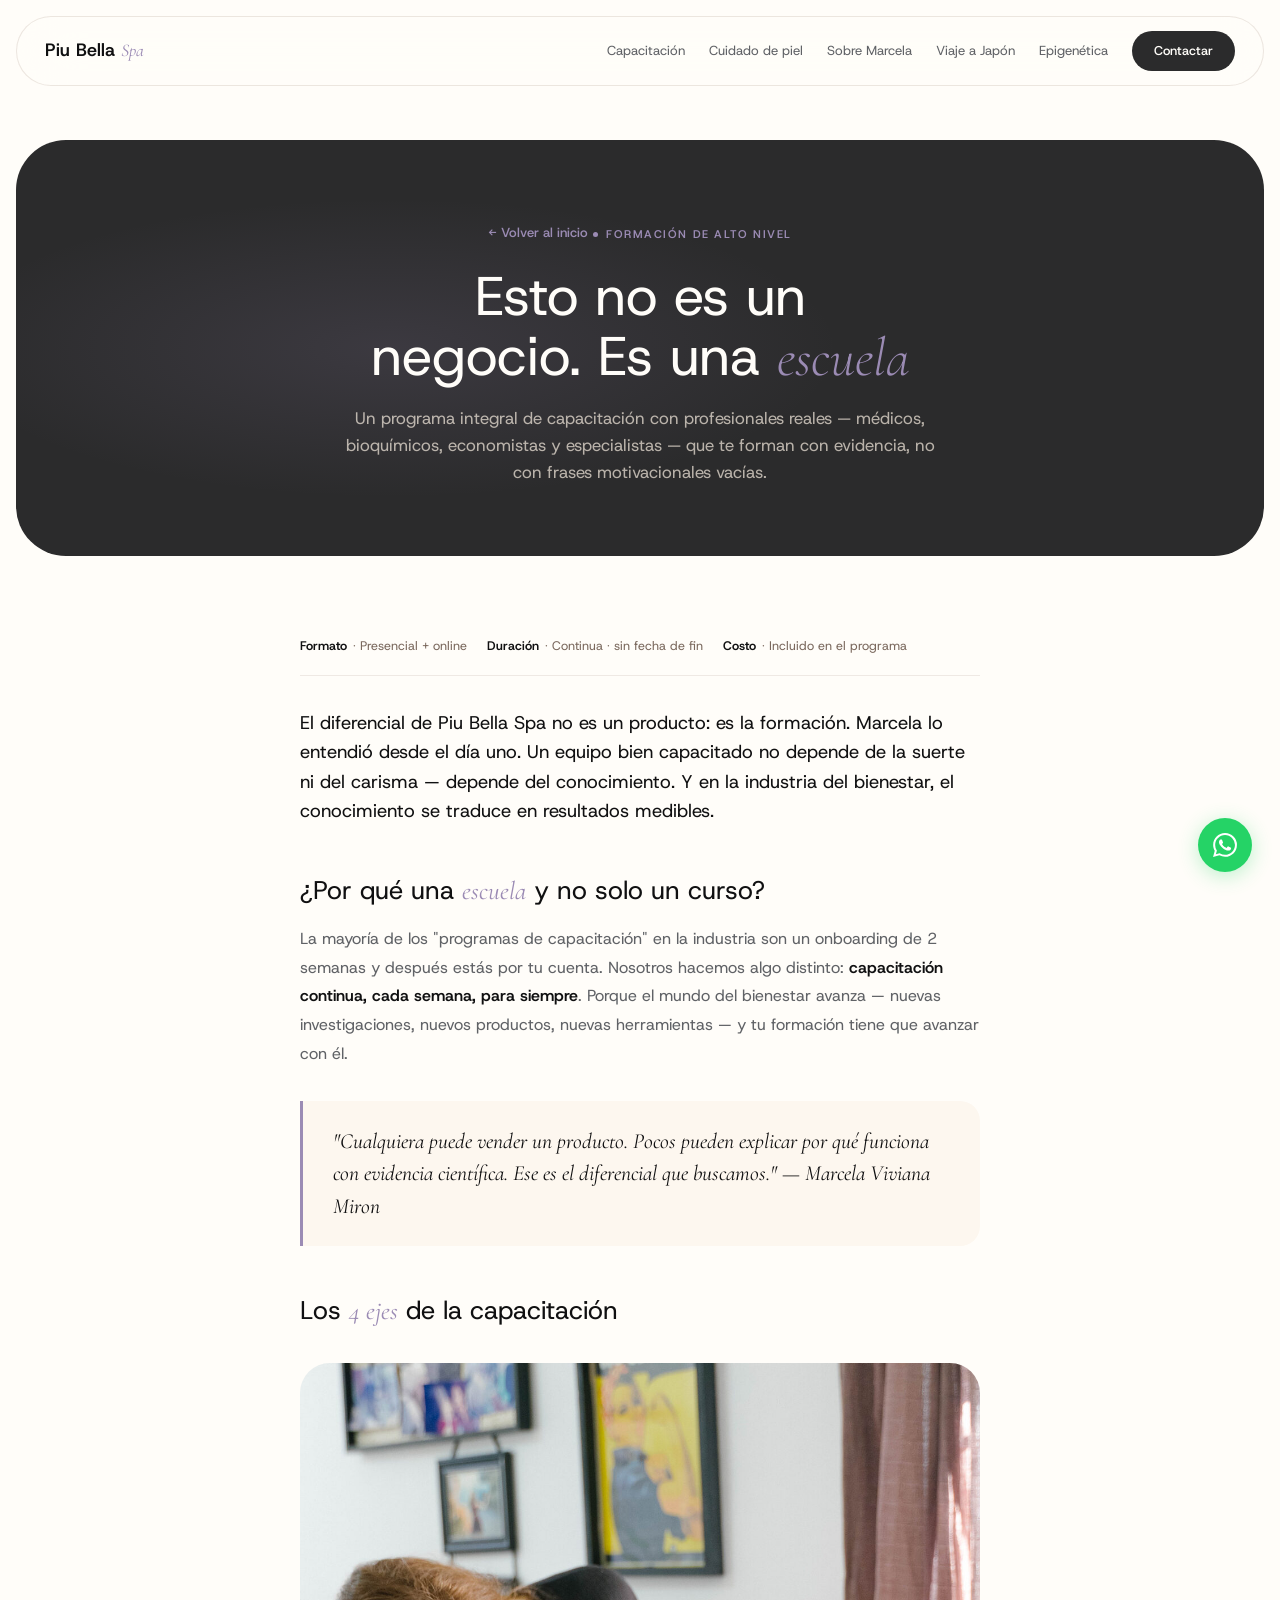
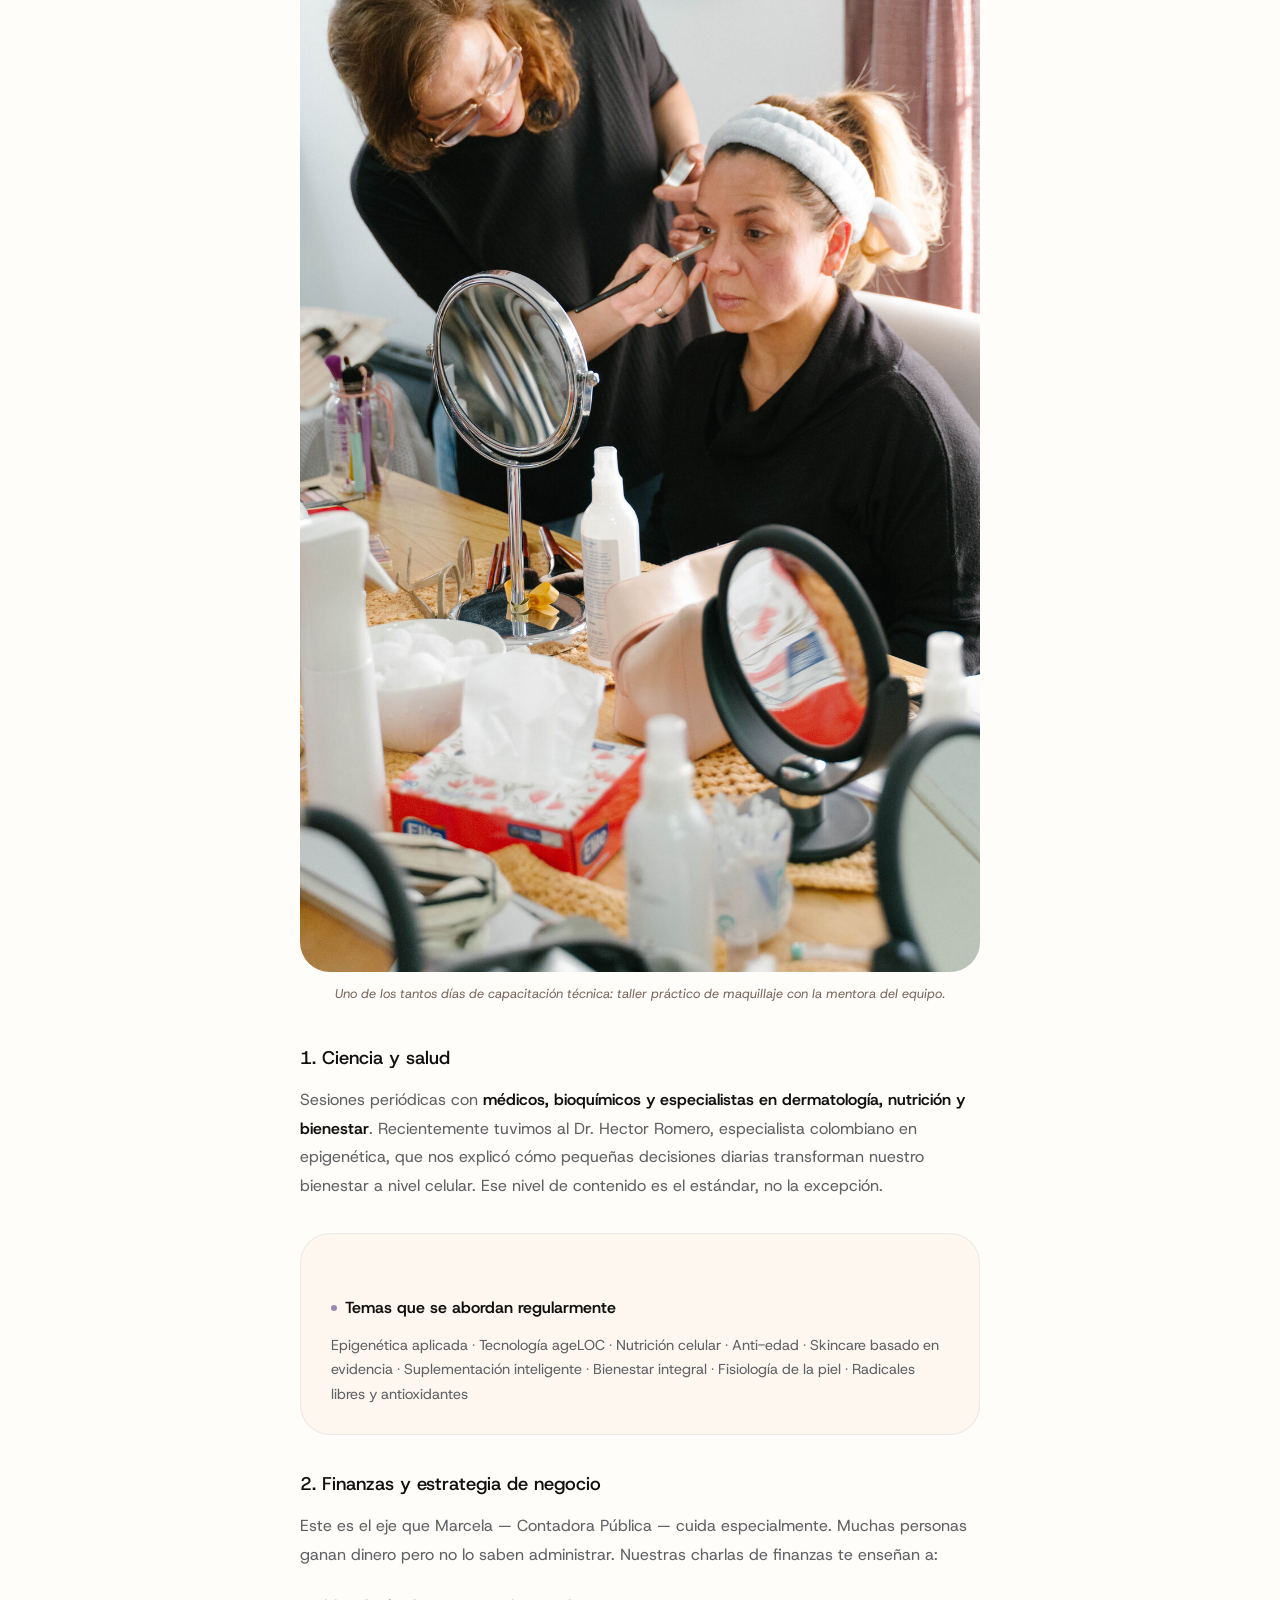
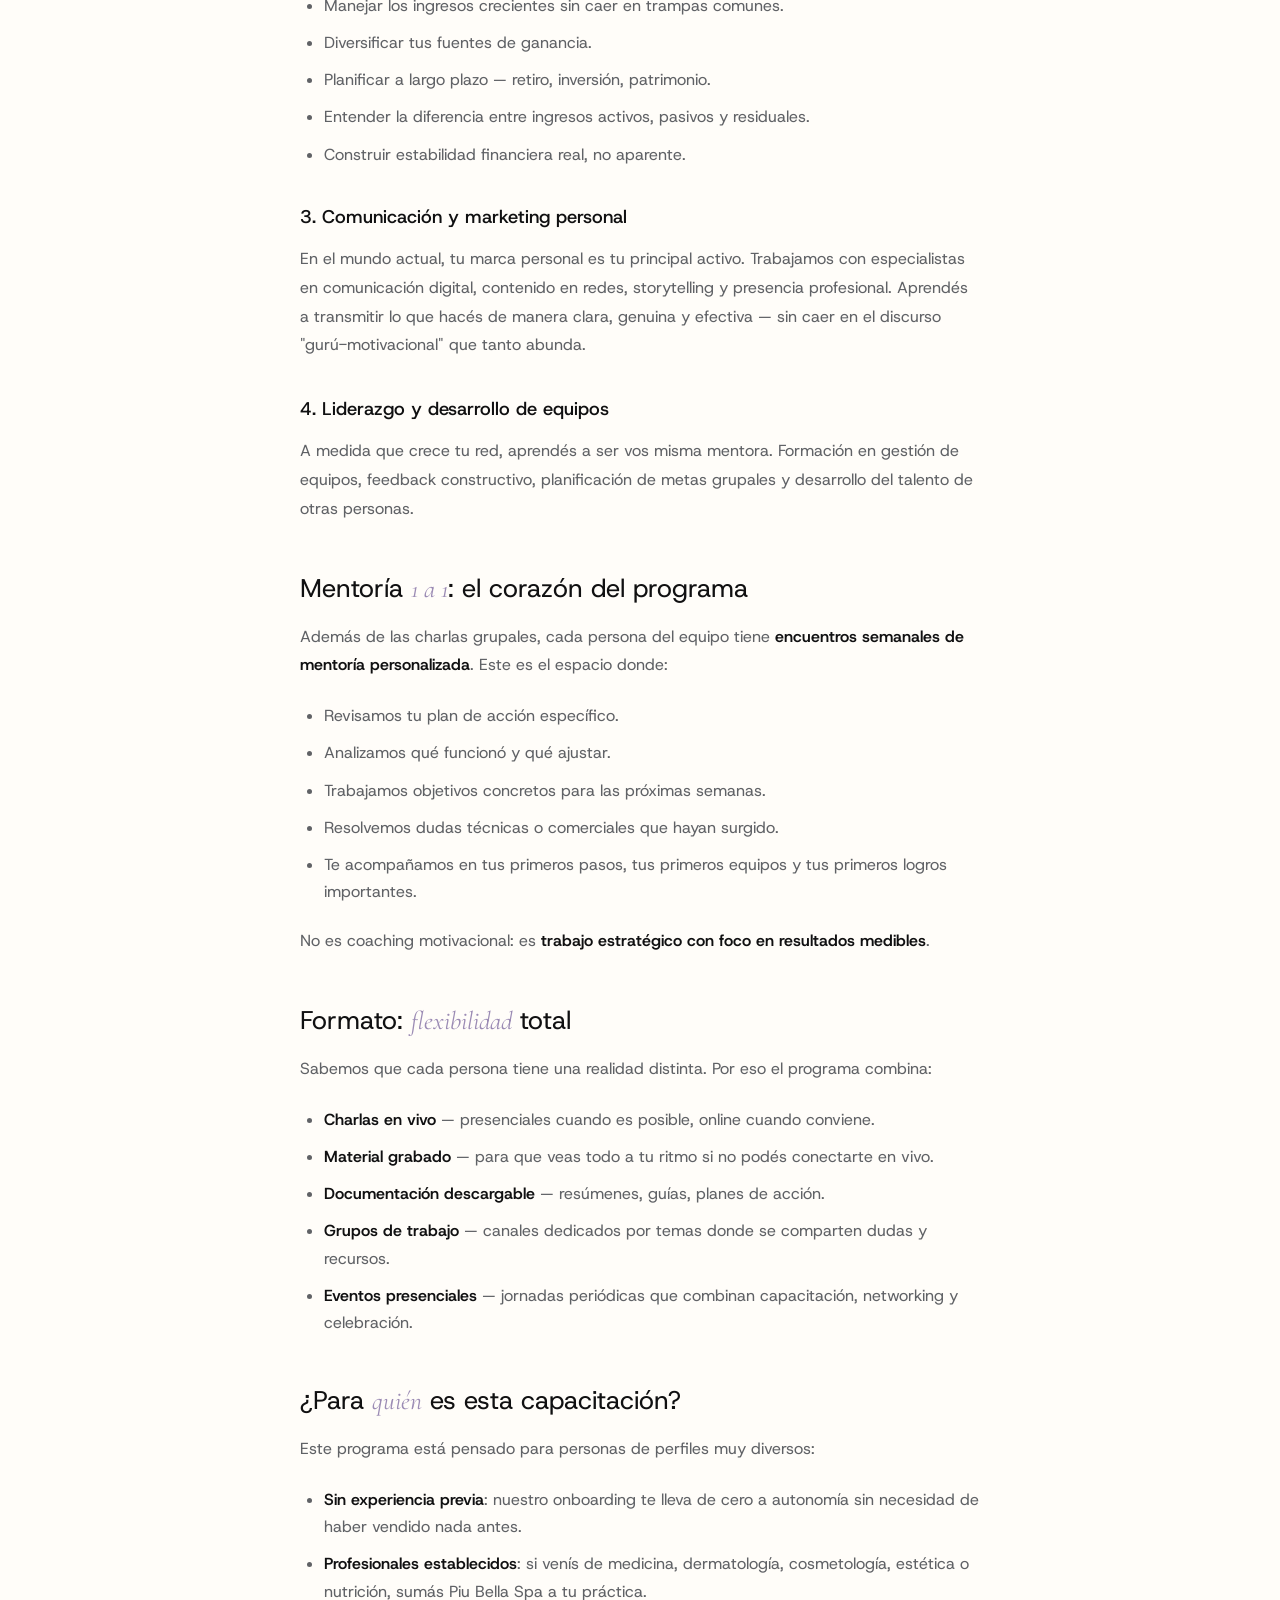
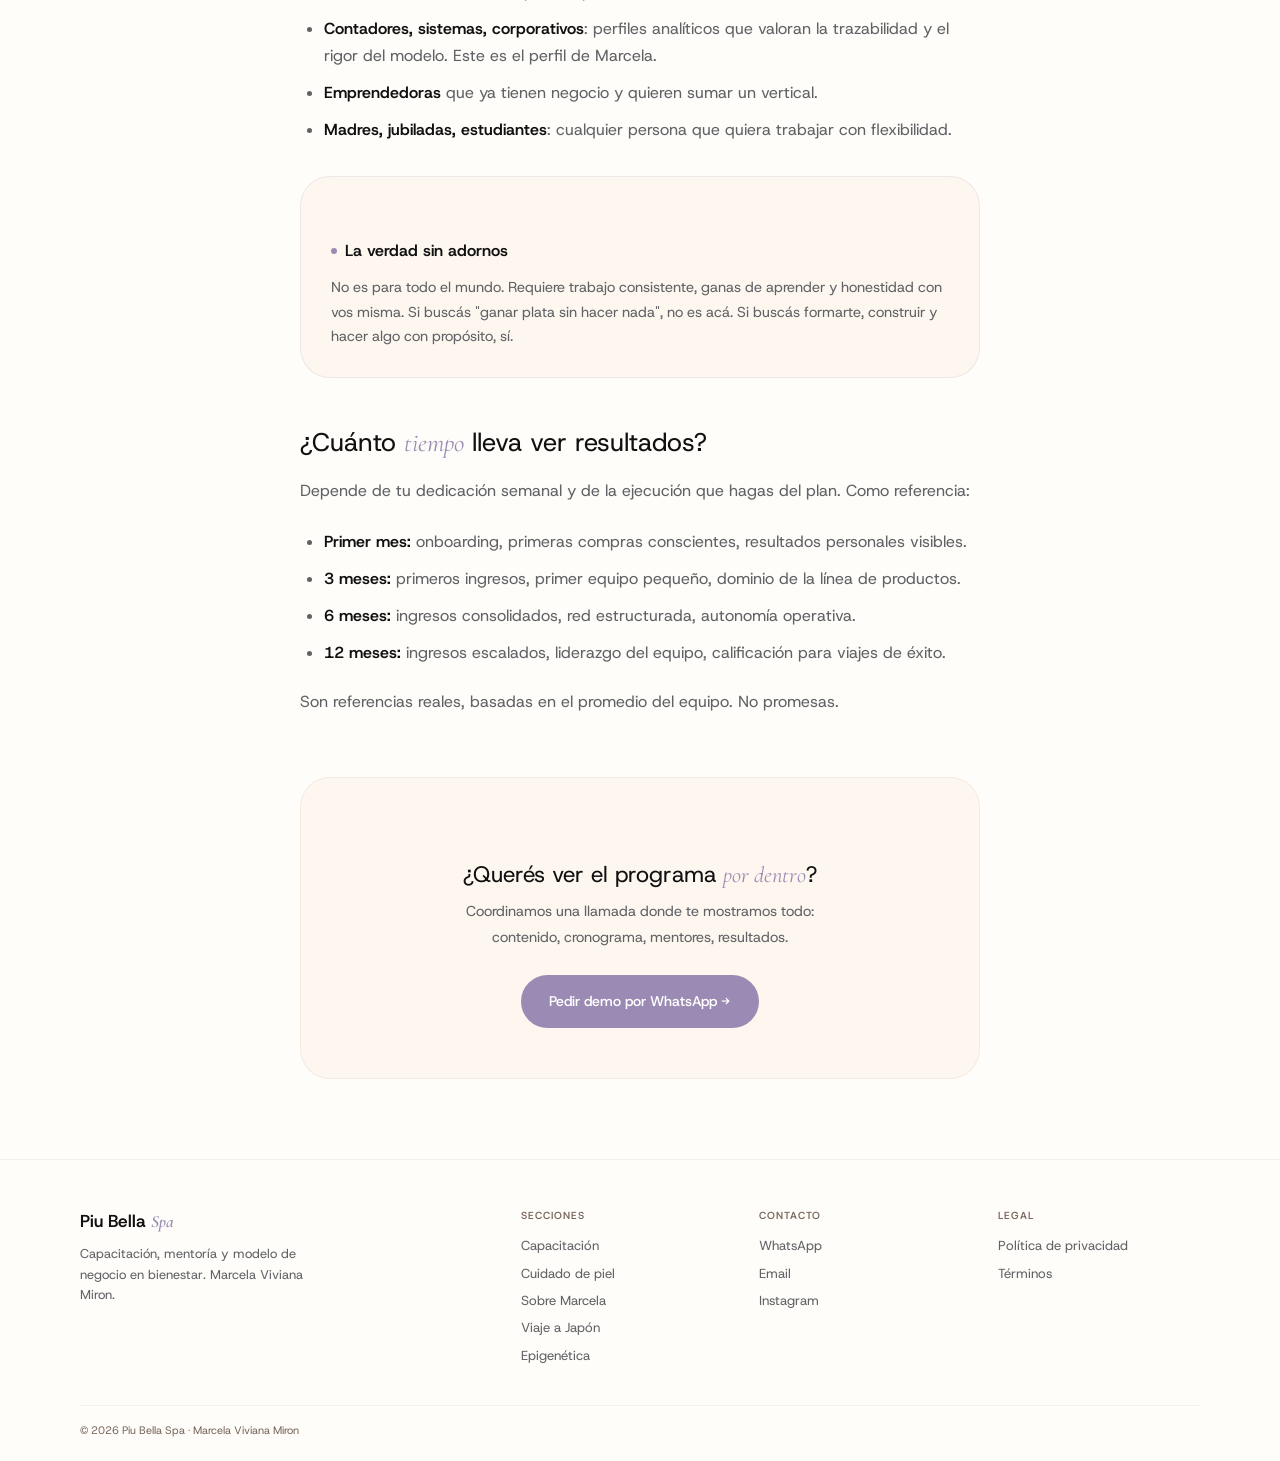
==== paginas/capacitacion.html @ ef561038 "ok!" ====
<!DOCTYPE html>
<html lang="es">
<head>
<meta charset="UTF-8">
<meta name="viewport" content="width=device-width, initial-scale=1.0">
<title>Programa de Capacitación — Piu Bella Spa</title>
<meta name="description" content="Formación profesional en ciencia, finanzas y bienestar. El programa completo de capacitación de Piu Bella Spa, dirigido por Marcela Viviana Miron.">
<link rel="preconnect" href="https://fonts.googleapis.com">
<link rel="preconnect" href="https://fonts.gstatic.com" crossorigin>
<link href="https://fonts.googleapis.com/css2?family=Host+Grotesk:ital,wght@0,300..800;1,300..800&family=Cormorant+Garamond:ital,wght@0,300;0,400;0,500;0,600;1,300;1,400&display=swap" rel="stylesheet">
<link rel="stylesheet" href="../styles.css">
</head>
<body>
<div class="scroll-progress" id="sp"></div>

<a href="https://wa.me/5491100000000?text=Quiero%20info%20sobre%20el%20programa%20de%20capacitación" class="wa-float" target="_blank" rel="noopener" aria-label="WhatsApp">
<svg viewBox="0 0 24 24" fill="currentColor"><path d="M17.472 14.382c-.297-.149-1.758-.867-2.03-.967-.273-.099-.471-.148-.67.15-.197.297-.767.966-.94 1.164-.173.199-.347.223-.644.075-.297-.15-1.255-.463-2.39-1.475-.883-.788-1.48-1.761-1.653-2.059-.173-.297-.018-.458.13-.606.134-.133.298-.347.446-.52.149-.174.198-.298.298-.497.099-.198.05-.371-.025-.52-.075-.149-.669-1.612-.916-2.207-.242-.579-.487-.5-.669-.51-.173-.008-.371-.01-.57-.01-.198 0-.52.074-.792.372-.272.297-1.04 1.016-1.04 2.479 0 1.462 1.065 2.875 1.213 3.074.149.198 2.096 3.2 5.077 4.487.709.306 1.262.489 1.694.625.712.227 1.36.195 1.871.118.571-.085 1.758-.719 2.006-1.413.248-.694.248-1.289.173-1.413-.074-.124-.272-.198-.57-.347m-5.421 7.403h-.004a9.87 9.87 0 01-5.031-1.378l-.361-.214-3.741.982.998-3.648-.235-.374a9.86 9.86 0 01-1.51-5.26c.001-5.45 4.436-9.884 9.888-9.884 2.64 0 5.122 1.03 6.988 2.898a9.825 9.825 0 012.893 6.994c-.003 5.45-4.437 9.884-9.885 9.884m8.413-18.297A11.815 11.815 0 0012.05 0C5.495 0 .16 5.335.157 11.892c0 2.096.547 4.142 1.588 5.945L.057 24l6.305-1.654a11.882 11.882 0 005.683 1.448h.005c6.554 0 11.89-5.335 11.893-11.893a11.821 11.821 0 00-3.48-8.413z"/></svg>
</a>

<nav class="nav" id="mainNav">
<div class="nav-inner">
<a href="../index.html" class="nav-logo">Piu Bella <span>Spa</span></a>
<button class="mob-tog" id="mt" aria-label="Menú"><span></span><span></span><span></span></button>
<div class="nav-links" id="nl">
<a href="capacitacion.html">Capacitación</a>
<a href="cuidado-piel.html">Cuidado de piel</a>
<a href="marcela.html">Sobre Marcela</a>
<a href="japon.html">Viaje a Japón</a>
<a href="epigenetica.html">Epigenética</a>
<a href="../index.html#contacto" class="nav-cta">Contactar</a>
</div>
</div>
</nav>

<section class="page-hero">
<div class="page-hero-wrap rv">
<div class="page-hero-content">
<a href="../index.html#capacitacion" class="back-link">← Volver al inicio</a>
<span class="page-hero-eyebrow"><span class="dot"></span> Formación de alto nivel</span>
<h1>Esto no es un negocio. Es una <em>escuela</em></h1>
<p class="lead">Un programa integral de capacitación con profesionales reales — médicos, bioquímicos, economistas y especialistas — que te forman con evidencia, no con frases motivacionales vacías.</p>
</div>
</div>
</section>

<section class="article">
<div class="article-wrap">

<div class="article-meta rv">
<span class="article-meta-item"><strong>Formato</strong> · Presencial + online</span>
<span class="article-meta-item"><strong>Duración</strong> · Continua · sin fecha de fin</span>
<span class="article-meta-item"><strong>Costo</strong> · Incluido en el programa</span>
</div>

<div class="article-content rv">

<p class="lead-p">El diferencial de Piu Bella Spa no es un producto: es la formación. Marcela lo entendió desde el día uno. Un equipo bien capacitado no depende de la suerte ni del carisma — depende del conocimiento. Y en la industria del bienestar, el conocimiento se traduce en resultados medibles.</p>

<h2>¿Por qué una <em>escuela</em> y no solo un curso?</h2>

<p>La mayoría de los "programas de capacitación" en la industria son un onboarding de 2 semanas y después estás por tu cuenta. Nosotros hacemos algo distinto: <strong>capacitación continua, cada semana, para siempre</strong>. Porque el mundo del bienestar avanza — nuevas investigaciones, nuevos productos, nuevas herramientas — y tu formación tiene que avanzar con él.</p>

<blockquote>"Cualquiera puede vender un producto. Pocos pueden explicar por qué funciona con evidencia científica. Ese es el diferencial que buscamos." — Marcela Viviana Miron</blockquote>

<h2>Los <em>4 ejes</em> de la capacitación</h2>

<figure class="article-figure">
<img src="../img/capacitacion/dia-maquillaje.jpg" alt="Día de maquillaje en Piu Bella Spa">
<figcaption>Uno de los tantos días de capacitación técnica: taller práctico de maquillaje con la mentora del equipo.</figcaption>
</figure>

<h3>1. Ciencia y salud</h3>
<p>Sesiones periódicas con <strong>médicos, bioquímicos y especialistas en dermatología, nutrición y bienestar</strong>. Recientemente tuvimos al Dr. Hector Romero, especialista colombiano en epigenética, que nos explicó cómo pequeñas decisiones diarias transforman nuestro bienestar a nivel celular. Ese nivel de contenido es el estándar, no la excepción.</p>

<div class="article-highlight">
<h3>Temas que se abordan regularmente</h3>
<p>Epigenética aplicada · Tecnología ageLOC · Nutrición celular · Anti-edad · Skincare basado en evidencia · Suplementación inteligente · Bienestar integral · Fisiología de la piel · Radicales libres y antioxidantes</p>
</div>

<h3>2. Finanzas y estrategia de negocio</h3>
<p>Este es el eje que Marcela — Contadora Pública — cuida especialmente. Muchas personas ganan dinero pero no lo saben administrar. Nuestras charlas de finanzas te enseñan a:</p>
<ul>
<li>Manejar los ingresos crecientes sin caer en trampas comunes.</li>
<li>Diversificar tus fuentes de ganancia.</li>
<li>Planificar a largo plazo — retiro, inversión, patrimonio.</li>
<li>Entender la diferencia entre ingresos activos, pasivos y residuales.</li>
<li>Construir estabilidad financiera real, no aparente.</li>
</ul>

<h3>3. Comunicación y marketing personal</h3>
<p>En el mundo actual, tu marca personal es tu principal activo. Trabajamos con especialistas en comunicación digital, contenido en redes, storytelling y presencia profesional. Aprendés a transmitir lo que hacés de manera clara, genuina y efectiva — sin caer en el discurso "gurú-motivacional" que tanto abunda.</p>

<h3>4. Liderazgo y desarrollo de equipos</h3>
<p>A medida que crece tu red, aprendés a ser vos misma mentora. Formación en gestión de equipos, feedback constructivo, planificación de metas grupales y desarrollo del talento de otras personas.</p>

<h2>Mentoría <em>1 a 1</em>: el corazón del programa</h2>

<p>Además de las charlas grupales, cada persona del equipo tiene <strong>encuentros semanales de mentoría personalizada</strong>. Este es el espacio donde:</p>

<ul>
<li>Revisamos tu plan de acción específico.</li>
<li>Analizamos qué funcionó y qué ajustar.</li>
<li>Trabajamos objetivos concretos para las próximas semanas.</li>
<li>Resolvemos dudas técnicas o comerciales que hayan surgido.</li>
<li>Te acompañamos en tus primeros pasos, tus primeros equipos y tus primeros logros importantes.</li>
</ul>

<p>No es coaching motivacional: es <strong>trabajo estratégico con foco en resultados medibles</strong>.</p>

<h2>Formato: <em>flexibilidad</em> total</h2>

<p>Sabemos que cada persona tiene una realidad distinta. Por eso el programa combina:</p>

<ul>
<li><strong>Charlas en vivo</strong> — presenciales cuando es posible, online cuando conviene.</li>
<li><strong>Material grabado</strong> — para que veas todo a tu ritmo si no podés conectarte en vivo.</li>
<li><strong>Documentación descargable</strong> — resúmenes, guías, planes de acción.</li>
<li><strong>Grupos de trabajo</strong> — canales dedicados por temas donde se comparten dudas y recursos.</li>
<li><strong>Eventos presenciales</strong> — jornadas periódicas que combinan capacitación, networking y celebración.</li>
</ul>

<h2>¿Para <em>quién</em> es esta capacitación?</h2>

<p>Este programa está pensado para personas de perfiles muy diversos:</p>

<ul>
<li><strong>Sin experiencia previa</strong>: nuestro onboarding te lleva de cero a autonomía sin necesidad de haber vendido nada antes.</li>
<li><strong>Profesionales establecidos</strong>: si venís de medicina, dermatología, cosmetología, estética o nutrición, sumás Piu Bella Spa a tu práctica.</li>
<li><strong>Contadores, sistemas, corporativos</strong>: perfiles analíticos que valoran la trazabilidad y el rigor del modelo. Este es el perfil de Marcela.</li>
<li><strong>Emprendedoras</strong> que ya tienen negocio y quieren sumar un vertical.</li>
<li><strong>Madres, jubiladas, estudiantes</strong>: cualquier persona que quiera trabajar con flexibilidad.</li>
</ul>

<div class="article-highlight">
<h3>La verdad sin adornos</h3>
<p>No es para todo el mundo. Requiere trabajo consistente, ganas de aprender y honestidad con vos misma. Si buscás "ganar plata sin hacer nada", no es acá. Si buscás formarte, construir y hacer algo con propósito, sí.</p>
</div>

<h2>¿Cuánto <em>tiempo</em> lleva ver resultados?</h2>

<p>Depende de tu dedicación semanal y de la ejecución que hagas del plan. Como referencia:</p>

<ul>
<li><strong>Primer mes:</strong> onboarding, primeras compras conscientes, resultados personales visibles.</li>
<li><strong>3 meses:</strong> primeros ingresos, primer equipo pequeño, dominio de la línea de productos.</li>
<li><strong>6 meses:</strong> ingresos consolidados, red estructurada, autonomía operativa.</li>
<li><strong>12 meses:</strong> ingresos escalados, liderazgo del equipo, calificación para viajes de éxito.</li>
</ul>

<p>Son referencias reales, basadas en el promedio del equipo. No promesas.</p>

<div class="article-cta">
<h3>¿Querés ver el programa <em>por dentro</em>?</h3>
<p>Coordinamos una llamada donde te mostramos todo: contenido, cronograma, mentores, resultados.</p>
<a href="https://wa.me/5491100000000?text=Quiero%20conocer%20el%20programa%20de%20capacitación" class="btn-accent" target="_blank" rel="noopener">Pedir demo por WhatsApp →</a>
</div>

</div>
</div>
</section>

<footer class="footer">
<div class="container">
<div class="foot-grid">
<div><div class="foot-brand">Piu Bella <span>Spa</span></div><p class="foot-tag">Capacitación, mentoría y modelo de negocio en bienestar. Marcela Viviana Miron.</p></div>
<div class="foot-col"><div class="foot-col-t">Secciones</div><a href="capacitacion.html">Capacitación</a><a href="cuidado-piel.html">Cuidado de piel</a><a href="marcela.html">Sobre Marcela</a><a href="japon.html">Viaje a Japón</a><a href="epigenetica.html">Epigenética</a></div>
<div class="foot-col"><div class="foot-col-t">Contacto</div><a href="https://wa.me/5491100000000" target="_blank" rel="noopener">WhatsApp</a><a href="mailto:contacto@piubellaspa.com">Email</a><a href="https://instagram.com/piubellaspa" target="_blank" rel="noopener">Instagram</a></div>
<div class="foot-col"><div class="foot-col-t">Legal</div><a href="#">Política de privacidad</a><a href="#">Términos</a></div>
</div>
<div class="foot-bot"><span class="foot-copy">© 2026 Piu Bella Spa · Marcela Viviana Miron</span></div>
</div>
</footer>

<script src="../main.js"></script>
</body>
</html>
---- styles.css ----
/* ═══════════════════════════════════════
   PIU BELLA SPA — Styles
   Marcela Viviana Miron
   ═══════════════════════════════════════ */

*,*::before,*::after{margin:0;padding:0;box-sizing:border-box}

:root{
  --page:#FFFDF9;
  --cream:#FDF7EF;
  --peach:#FFDABF;
  --warm:#F7ECDF;
  --white:#FFF;
  --dark:#101011;
  --dark2:#2B2B2C;
  --mid:#606266;
  --mid2:#7A685D;
  --brown:#986A3E;
  --brown-cc:#986A3ECC;
  --brown-80:#986A3E80;
  --lavender:#9B8BB4;
  --lav-soft:rgba(155,139,180,0.12);
  --lav-border:rgba(155,139,180,0.1);
  --rose:#C4A097;
  --dark-border:rgba(99,59,44,0.12);
  --light-border:rgba(255,255,255,0.25);
  --r-hero:50px;
  --r-card:30px;
  --r-pill:50px;
  --r-sm:20px;
  --serif:'Cormorant Garamond',Georgia,serif;
}

html{scroll-behavior:smooth}
body{
  font-family:'Host Grotesk',system-ui,sans-serif;
  background:var(--page);color:var(--dark);
  -webkit-font-smoothing:antialiased;
  overflow-x:hidden;line-height:1.55;
}
.container{max-width:1200px;margin:0 auto;padding:0 40px}
a{text-decoration:none;color:inherit}
img{max-width:100%;display:block}

/* ─── Scroll Progress ─── */
.scroll-progress{
  position:fixed;top:0;left:0;height:2px;z-index:200;
  background:linear-gradient(90deg,var(--lavender),var(--rose));
  border-radius:0 1px 1px 0;
}

/* ─── NAV ─── */
.nav{
  position:fixed;top:16px;left:16px;right:16px;z-index:100;
  padding:14px 28px;
  background:rgba(255,253,249,0.65);
  backdrop-filter:blur(30px);-webkit-backdrop-filter:blur(30px);
  border:1px solid var(--dark-border);
  border-radius:var(--r-pill);
  transition:background .4s,box-shadow .4s;
}
.nav.scrolled{background:rgba(255,253,249,0.94);box-shadow:0 4px 30px rgba(99,59,44,0.08)}
.nav-inner{display:flex;align-items:center;justify-content:space-between}
.nav-logo{font-size:1.12rem;font-weight:600;color:var(--dark);display:flex;align-items:center;gap:6px}
.nav-logo span{color:var(--lavender);font-family:var(--serif);font-style:italic;font-weight:400}
.nav-links{display:flex;gap:24px;align-items:center}
.nav-links a{color:var(--mid);font-size:.82rem;font-weight:400;transition:color .3s;position:relative}
.nav-links a::after{content:'';position:absolute;bottom:-4px;left:0;width:0;height:1.5px;background:var(--lavender);transition:width .3s}
.nav-links a:hover{color:var(--dark)}
.nav-links a:hover::after{width:100%}
.nav-cta{background:var(--dark2)!important;color:var(--page)!important;padding:10px 22px!important;border-radius:var(--r-pill)!important;font-weight:500!important;font-size:.8rem!important;transition:all .3s!important}
.nav-cta::after{display:none!important}
.nav-cta:hover{opacity:.85;transform:scale(1.03)}
.mob-tog{display:none;background:0 0;border:0;cursor:pointer;padding:6px}
.mob-tog span{display:block;width:20px;height:2px;background:var(--dark);margin:4px 0;border-radius:2px;transition:.3s}

/* ─── Floating WA ─── */
.wa-float{
  position:fixed;bottom:28px;right:28px;z-index:99;
  width:54px;height:54px;border-radius:50%;background:#25D366;
  display:flex;align-items:center;justify-content:center;
  box-shadow:0 4px 20px rgba(37,211,102,0.3);
  transition:all .3s;
  border:1.5px solid rgba(37,211,102,0.3);
}
.wa-float:hover{transform:scale(1.1) translateY(-3px);box-shadow:0 8px 30px rgba(37,211,102,0.4);border-color:#1DA851}
.wa-float svg{width:24px;height:24px;color:#fff}
.wa-float::before{
  content:'Escribinos por WhatsApp';position:absolute;right:64px;
  background:#25D366;color:#fff;
  padding:8px 16px;border-radius:var(--r-pill);
  font-size:.72rem;font-weight:500;white-space:nowrap;
  opacity:0;transform:translateX(8px);
  transition:all .3s;pointer-events:none;
}
.wa-float:hover::before{opacity:1;transform:translateX(0)}

/* ─── HERO CINEMATIC ─── */
.hero{padding:100px 16px 0}
.hero-wrap{
  position:relative;background:var(--cream);
  border-radius:var(--r-hero);overflow:hidden;
  min-height:92vh;display:flex;align-items:center;
}
.hero-bg{position:absolute;inset:0}
.hero-bg img{
  width:100%;height:100%;object-fit:cover;opacity:.85;
  animation:heroZoom 20s ease-in-out infinite alternate;
}
@keyframes heroZoom{
  0%{transform:scale(1) translateY(0)}
  50%{transform:scale(1.06) translateY(-1%)}
  100%{transform:scale(1.02) translateY(0.5%)}
}
.hero-bg::before{
  content:'';position:absolute;inset:0;z-index:1;
  background:linear-gradient(180deg,rgba(253,247,239,0.15) 0%,rgba(253,247,239,0.05) 30%,rgba(253,247,239,0.4) 70%,rgba(253,247,239,0.92) 100%);
}
.hero-bg::after{
  content:'';position:absolute;inset:0;z-index:1;
  background:linear-gradient(90deg,rgba(253,247,239,0.88) 0%,rgba(253,247,239,0.5) 40%,rgba(253,247,239,0.1) 70%,transparent 100%);
}
.hero-vignette{
  position:absolute;inset:0;z-index:1;
  box-shadow:inset 0 0 150px rgba(155,139,180,0.08);
  pointer-events:none;border-radius:inherit;
}
.hero-content{position:relative;z-index:3;max-width:620px;padding:0 60px 100px}
.hero-eyebrow{
  font-size:.68rem;font-weight:600;letter-spacing:.18em;text-transform:uppercase;
  color:var(--lavender);margin-bottom:22px;display:flex;align-items:center;gap:10px;
}
.hero-eyebrow::before{content:'';width:30px;height:1px;background:var(--lavender)}
.hero h1{
  font-size:clamp(2.6rem,5.5vw,3.8rem);font-weight:400;
  line-height:1.08;color:var(--dark);margin-bottom:22px;text-wrap:balance;
}
.hero h1 em{font-family:var(--serif);font-style:italic;font-weight:300;color:var(--lavender)}
.hero-sub{
  font-size:clamp(.88rem,1.1vw,1.02rem);
  color:var(--mid);max-width:440px;
  line-height:1.7;margin-bottom:36px;
}
.hero-btns{display:flex;gap:12px;flex-wrap:wrap}
.hero-bottom{
  position:absolute;bottom:40px;left:60px;right:60px;z-index:3;
  display:flex;justify-content:space-between;align-items:flex-end;
}
.hero-scroll{
  color:var(--mid2);font-size:.72rem;letter-spacing:.1em;
  text-transform:uppercase;display:flex;flex-direction:column;align-items:center;gap:8px;
}
.hero-scroll-line{
  width:1px;height:40px;
  background:linear-gradient(to bottom,var(--lavender),transparent);
  animation:scrollLine 2s ease-in-out infinite;
}
@keyframes scrollLine{0%,100%{opacity:.3;transform:scaleY(1)}50%{opacity:1;transform:scaleY(.6)}}
.hero-pills{display:flex;gap:8px;flex-wrap:wrap;justify-content:flex-end;max-width:360px}
.hero-pill{
  padding:7px 16px;background:rgba(155,139,180,0.08);
  border:1px solid rgba(155,139,180,0.15);border-radius:var(--r-pill);
  font-size:.72rem;color:var(--mid2);
  backdrop-filter:blur(5px);transition:all .3s;
}
.hero-pill:hover{background:rgba(155,139,180,0.15);color:var(--dark)}

/* ─── Buttons ─── */
.btn-dark{display:inline-flex;align-items:center;gap:8px;padding:14px 28px;background:var(--lavender);color:#fff;border-radius:var(--r-pill);font-size:.88rem;font-weight:500;transition:all .3s}
.btn-dark:hover{transform:translateY(-2px);box-shadow:0 8px 25px rgba(155,139,180,0.3)}
.btn-light{display:inline-flex;align-items:center;gap:8px;padding:14px 28px;background:rgba(43,43,44,0.04);color:var(--dark);border:1px solid rgba(43,43,44,0.15);border-radius:var(--r-pill);font-size:.88rem;transition:all .3s}
.btn-light:hover{background:rgba(155,139,180,0.1);color:var(--dark);transform:translateY(-2px)}
.btn-accent{display:inline-flex;align-items:center;gap:10px;padding:14px 28px;background:var(--lavender);color:#fff;border-radius:var(--r-pill);font-size:.88rem;font-weight:500;transition:all .3s}
.btn-accent:hover{transform:translateY(-2px);box-shadow:0 8px 25px rgba(155,139,180,0.3)}
.btn-wa{display:inline-flex;align-items:center;gap:10px;padding:14px 28px;background:#25D366;color:#fff;border-radius:var(--r-pill);font-weight:600;font-size:.88rem;transition:all .3s}
.btn-wa:hover{transform:translateY(-2px);box-shadow:0 8px 25px rgba(37,211,102,0.3)}
.btn-wa svg{width:20px;height:20px}
.btn-mail-d{display:inline-flex;align-items:center;gap:8px;padding:14px 24px;background:transparent;color:rgba(247,236,223,0.6);border:1px solid rgba(255,255,255,0.12);border-radius:var(--r-pill);font-size:.84rem;transition:all .3s}
.btn-mail-d:hover{border-color:var(--lavender);color:var(--warm);transform:translateY(-2px)}
.btn-outline{display:inline-flex;align-items:center;gap:8px;padding:13px 26px;background:transparent;color:var(--lavender);border:1.5px solid var(--lavender);border-radius:var(--r-pill);font-size:.86rem;font-weight:500;transition:all .3s}
.btn-outline:hover{background:var(--lavender);color:#fff;transform:translateY(-2px)}

/* ─── Trust ─── */
.trust{padding:36px 0;border-bottom:1px solid rgba(99,59,44,0.08)}
.trust-inner{display:flex;align-items:center;gap:36px;flex-wrap:wrap;justify-content:center}
.trust-label{font-size:.66rem;font-weight:600;letter-spacing:.14em;text-transform:uppercase;color:var(--brown-80);white-space:nowrap}
.trust-items{display:flex;align-items:center;gap:28px;flex-wrap:wrap;justify-content:center}
.trust-i{display:flex;align-items:center;gap:7px;color:var(--mid2);font-size:.82rem;white-space:nowrap;transition:color .3s}
.trust-i:hover{color:var(--dark)}
.trust-i svg{width:16px;height:16px;color:var(--lavender);flex-shrink:0}

/* ─── Sections ─── */
.sec{padding:90px 0}
.sec-header{text-align:center;max-width:680px;margin:0 auto 56px}
.sec-eyebrow{display:inline-flex;align-items:center;gap:8px;font-size:.68rem;font-weight:600;letter-spacing:.12em;text-transform:uppercase;color:var(--lavender);margin-bottom:12px}
.sec-eyebrow .dot{width:5px;height:5px;border-radius:50%;background:var(--lavender);animation:pulse 2s ease-in-out infinite}
@keyframes pulse{0%,100%{opacity:1;transform:scale(1)}50%{opacity:.4;transform:scale(.7)}}
.sec-header h2{font-size:clamp(1.7rem,3.2vw,2.3rem);font-weight:400;line-height:1.2;color:var(--dark);margin-bottom:12px}
.sec-header h2 em{font-family:var(--serif);font-style:italic;color:var(--brown)}
.sec-header p{color:var(--mid);font-size:.95rem;line-height:1.65}

/* ─── Products ─── */
.prod-grid{display:grid;grid-template-columns:repeat(3,1fr);gap:18px}
.prod-card{background:var(--cream);border-radius:var(--r-card);overflow:hidden;transition:all .5s cubic-bezier(.16,1,.3,1);border:1px solid rgba(99,59,44,0.06)}
.prod-card:hover{transform:translateY(-7px);box-shadow:0 18px 55px rgba(152,106,62,0.11);border-color:rgba(155,139,180,0.15)}
.prod-img{width:100%;aspect-ratio:16/10;overflow:hidden}
.prod-img img{width:100%;height:100%;object-fit:cover;transition:transform .6s cubic-bezier(.16,1,.3,1)}
.prod-card:hover .prod-img img{transform:scale(1.07)}
.prod-body{padding:24px 22px}
.prod-label{font-size:.62rem;font-weight:700;letter-spacing:.12em;text-transform:uppercase;color:var(--lavender);margin-bottom:5px}
.prod-card h3{font-size:1.08rem;font-weight:500;color:var(--dark);margin-bottom:7px;line-height:1.3}
.prod-card p{font-size:.82rem;color:var(--mid);line-height:1.65}

/* ─── Stats ─── */
.stats-sec{background:var(--cream);border-top:1px solid rgba(99,59,44,0.06);border-bottom:1px solid rgba(99,59,44,0.06)}
.stats-grid{display:grid;grid-template-columns:repeat(3,1fr);gap:24px;text-align:center}
.stat-item{padding:18px;transition:transform .4s}.stat-item:hover{transform:scale(1.05)}
.stat-num{font-size:clamp(2rem,4vw,3rem);font-weight:300;color:var(--dark);line-height:1;margin-bottom:8px;font-variant-numeric:tabular-nums}
.stat-num span{color:var(--lavender)}
.stat-text{font-size:.82rem;color:var(--mid);line-height:1.55;max-width:230px;margin:0 auto}

/* ─── Features ─── */
.feat-sec-bg{
  position:relative;overflow:hidden;
  background:url('img/capacitacion/fondo-bienestar.jpg') center/cover no-repeat fixed;
}
.feat-sec-bg::before{
  content:'';position:absolute;inset:0;z-index:0;
  background:linear-gradient(135deg,rgba(253,247,239,0.88) 0%,rgba(253,247,239,0.75) 40%,rgba(253,247,239,0.65) 100%);
  backdrop-filter:blur(2px);-webkit-backdrop-filter:blur(2px);
}
.feat-sec-bg .container{position:relative;z-index:1}
.feat-layout{display:grid;grid-template-columns:1fr 1.2fr;gap:55px;align-items:start}
.feat-sticky{position:sticky;top:140px}
.feat-sticky h2{font-size:clamp(1.7rem,2.8vw,2.3rem);font-weight:400;line-height:1.2;color:var(--dark);margin-bottom:14px}
.feat-sticky h2 em{font-family:var(--serif);font-style:italic;color:var(--brown)}
.feat-sticky p{color:var(--mid);font-size:.95rem;line-height:1.7;margin-bottom:20px}
.feat-cards{display:flex;flex-direction:column;gap:14px}
.feat-card{padding:30px 26px;background:var(--cream);border:1px solid rgba(99,59,44,0.06);border-radius:var(--r-card);transition:all .4s cubic-bezier(.16,1,.3,1)}
.feat-card:hover{border-color:rgba(155,139,180,0.2);background:var(--white);box-shadow:0 10px 35px rgba(152,106,62,0.06);transform:translateX(5px)}
.feat-card h3{font-size:1.02rem;font-weight:500;color:var(--dark);margin-bottom:7px}
.feat-card p{font-size:.82rem;color:var(--mid);line-height:1.7}
.feat-tags{display:flex;flex-wrap:wrap;gap:7px;margin-top:14px}
.feat-tag{padding:5px 12px;background:var(--lav-soft);border:1px solid var(--lav-border);border-radius:var(--r-pill);font-size:.68rem;font-weight:500;color:var(--lavender);transition:background .3s}
.feat-tag:hover{background:rgba(155,139,180,0.18)}

/* ─── Skin ─── */
.skin-layout{display:grid;grid-template-columns:1fr 1fr;gap:0;border-radius:var(--r-card);overflow:hidden;border:1px solid rgba(99,59,44,0.06);background:var(--cream)}
.skin-img{position:relative;overflow:hidden;min-height:480px}
.skin-img img{width:100%;height:100%;object-fit:cover;transition:transform .8s cubic-bezier(.16,1,.3,1)}
.skin-img:hover img{transform:scale(1.04)}
.skin-content{padding:55px 45px;display:flex;flex-direction:column;justify-content:center}
.skin-content h2{font-size:clamp(1.5rem,2.5vw,2rem);font-weight:400;line-height:1.2;color:var(--dark);margin-bottom:14px}
.skin-content h2 em{font-family:var(--serif);font-style:italic;color:var(--lavender)}
.skin-content>p{color:var(--mid);font-size:.9rem;line-height:1.7;margin-bottom:24px}
.skin-points{display:flex;flex-direction:column;gap:14px;margin-bottom:24px}
.skin-point{display:flex;gap:12px;align-items:start}
.skin-point-icon{width:34px;height:34px;border-radius:9px;background:var(--lav-soft);display:flex;align-items:center;justify-content:center;flex-shrink:0}
.skin-point-icon svg{width:15px;height:15px;color:var(--lavender)}
.skin-point h4{font-size:.86rem;font-weight:500;color:var(--dark);margin-bottom:2px}
.skin-point p{font-size:.78rem;color:var(--mid);line-height:1.55}
.skin-ctas{display:flex;gap:10px;flex-wrap:wrap}

/* ─── Founder ─── */
.founder-sec{background:var(--cream);border-top:1px solid rgba(99,59,44,0.06);border-bottom:1px solid rgba(99,59,44,0.06);overflow:hidden}
.founder-layout{display:grid;grid-template-columns:1fr 1fr;gap:0;min-height:580px}
.founder-img{position:relative;overflow:hidden}
.founder-img img{width:100%;height:100%;object-fit:cover;object-position:top center;transition:transform .8s cubic-bezier(.16,1,.3,1)}
.founder-img:hover img{transform:scale(1.03)}
.founder-img::after{content:'';position:absolute;inset:0;background:linear-gradient(to right,transparent 60%,var(--cream))}
.founder-content{display:flex;flex-direction:column;justify-content:center;padding:50px 45px 50px 25px}
.founder-eyebrow{display:inline-flex;align-items:center;gap:8px;font-size:.66rem;font-weight:600;letter-spacing:.14em;text-transform:uppercase;color:var(--lavender);margin-bottom:18px}
.founder-eyebrow .dot{width:5px;height:5px;border-radius:50%;background:var(--lavender)}
.founder-name{font-family:var(--serif);font-size:clamp(1.7rem,2.8vw,2.4rem);font-weight:400;font-style:italic;color:var(--dark);line-height:1.2;margin-bottom:5px}
.founder-title{font-size:.8rem;color:var(--mid2);margin-bottom:22px;line-height:1.6}
.founder-title strong{color:var(--dark);font-weight:600}
.founder-quote{font-size:.94rem;color:var(--mid);line-height:1.75;font-style:italic;margin-bottom:22px;padding-left:16px;border-left:2px solid var(--lavender)}
.founder-stats{display:flex;gap:22px;margin-bottom:20px;flex-wrap:wrap}
.founder-stat .fs-num{font-size:1.3rem;font-weight:300;color:var(--dark)}.founder-stat .fs-num span{color:var(--lavender)}
.founder-stat .fs-label{font-size:.66rem;color:var(--mid);text-transform:uppercase;letter-spacing:.08em;margin-top:2px}
.founder-pills{display:flex;flex-wrap:wrap;gap:7px;margin-bottom:22px}
.founder-pill{padding:6px 14px;background:var(--lav-soft);border:1px solid var(--lav-border);border-radius:var(--r-pill);font-size:.7rem;font-weight:500;color:var(--lavender)}
.founder-ctas{display:flex;gap:10px;flex-wrap:wrap}
.founder-cta{display:inline-flex;align-items:center;gap:8px;padding:12px 24px;background:var(--dark2);color:var(--page);border-radius:var(--r-pill);font-size:.84rem;font-weight:500;transition:all .3s;width:fit-content}
.founder-cta:hover{transform:translateY(-2px);box-shadow:0 8px 25px rgba(0,0,0,0.15)}

/* ─── Bento ─── */
.bento-grid{display:grid;grid-template-columns:1fr 1fr;gap:16px}
.bento-card{background:var(--cream);border:1px solid rgba(99,59,44,0.06);border-radius:var(--r-card);padding:36px 30px;transition:all .5s cubic-bezier(.16,1,.3,1);position:relative;overflow:hidden;min-height:180px;display:flex;flex-direction:column;justify-content:flex-end}
.bento-card::before{content:'';position:absolute;top:-50%;right:-50%;width:100%;height:100%;background:radial-gradient(circle,rgba(155,139,180,0.06),transparent 70%);opacity:0;transition:opacity .5s;pointer-events:none}
.bento-card:hover{border-color:rgba(155,139,180,0.15);transform:translateY(-5px);box-shadow:0 14px 45px rgba(152,106,62,0.08)}
.bento-card:hover::before{opacity:1}
.bento-card.wide{grid-column:span 2}
.bento-card.full-width{grid-column:1/-1}
.bento-card.dark-card{background:var(--dark2);border-color:transparent}.bento-card.dark-card h3{color:var(--page)}.bento-card.dark-card p{color:rgba(247,236,223,0.6)}
.bento-card.accent-card{background:var(--lavender);border-color:transparent}.bento-card.accent-card h3{color:var(--page)}.bento-card.accent-card p{color:rgba(255,253,249,0.75)}
.bento-card h3{font-size:1rem;font-weight:500;color:var(--dark);margin-bottom:7px;line-height:1.3}
.bento-card p{font-size:.8rem;color:var(--mid);line-height:1.65}
.b-icon{width:44px;height:44px;border-radius:12px;display:flex;align-items:center;justify-content:center;margin-bottom:14px;background:var(--lav-soft);border:1px solid var(--lav-border);transition:transform .4s}
.bento-card:hover .b-icon{transform:scale(1.1) rotate(-3deg)}
.b-icon svg{width:19px;height:19px;color:var(--lavender)}
.dark-card .b-icon{background:rgba(255,255,255,0.08);border-color:rgba(255,255,255,0.05)}.dark-card .b-icon svg{color:rgba(255,255,255,0.7)}
.accent-card .b-icon{background:rgba(255,255,255,0.15);border-color:rgba(255,255,255,0.1)}.accent-card .b-icon svg{color:var(--page)}

/* ─── News ─── */
.news-sec{background:var(--cream);border-top:1px solid rgba(99,59,44,0.06)}
.news-grid{display:grid;grid-template-columns:1.2fr 1fr;gap:18px}
.news-card{border-radius:var(--r-card);overflow:hidden;background:var(--white);border:1px solid rgba(99,59,44,0.06);transition:all .5s cubic-bezier(.16,1,.3,1);display:flex;flex-direction:column}
.news-card:hover{transform:translateY(-5px);box-shadow:0 14px 45px rgba(152,106,62,0.08)}
.news-card.featured{grid-row:span 2}
.news-img{width:100%;overflow:hidden}
.news-card.featured .news-img{height:280px}
.news-card:not(.featured) .news-img{height:170px}
.news-img img{width:100%;height:100%;object-fit:cover;transition:transform .6s cubic-bezier(.16,1,.3,1)}
.news-card:hover .news-img img{transform:scale(1.06)}
.news-body{padding:22px 20px;flex:1;display:flex;flex-direction:column}
.news-date{font-size:.66rem;font-weight:600;letter-spacing:.1em;text-transform:uppercase;color:var(--lavender);margin-bottom:7px}
.news-card h3{font-size:1.02rem;font-weight:500;color:var(--dark);margin-bottom:7px;line-height:1.3}
.news-card p{font-size:.8rem;color:var(--mid);line-height:1.6}
.news-link{display:inline-flex;align-items:center;gap:6px;font-size:.76rem;font-weight:500;color:var(--lavender);margin-top:auto;padding-top:10px;transition:gap .3s}
.news-link:hover{gap:10px}
.news-sidebar{display:flex;flex-direction:column;gap:18px}

/* ─── Testimonials ─── */
.test-sec{
  background:var(--cream);border-top:1px solid rgba(99,59,44,0.06);
  position:relative;overflow:hidden;padding:60px 0;
}
.test-sec::before{
  content:'\201C';position:absolute;top:-40px;left:50%;
  transform:translateX(-50%);
  font-family:var(--serif);font-size:clamp(200px,30vw,350px);
  color:rgba(155,139,180,0.04);line-height:1;pointer-events:none;z-index:0;
}
.test-sec .container{position:relative;z-index:1}
.test-sec .sec-header{margin-bottom:30px}
.test-big{max-width:760px;margin:0 auto 30px;text-align:center}
.test-big .test-q{font-family:var(--serif);font-size:clamp(1.2rem,2.2vw,1.55rem);color:var(--dark);line-height:1.55;font-style:italic;font-weight:400;margin-bottom:20px}
.test-grid{display:grid;grid-template-columns:repeat(3,1fr);gap:18px}
.test-card{padding:30px 24px;background:var(--white);border:1px solid rgba(99,59,44,0.06);border-left:3px solid var(--lavender);border-radius:var(--r-card);transition:all .4s}
.test-card:hover{transform:translateY(-4px);box-shadow:0 10px 35px rgba(152,106,62,0.06)}
.test-card .test-q{font-size:.82rem;color:var(--mid);line-height:1.75;font-style:italic;margin-bottom:18px}
.test-name{font-size:.82rem;font-weight:600;color:var(--dark)}.test-role{font-size:.7rem;color:var(--mid2);margin-top:2px}

/* ─── Big text ─── */
.bigtext-sec{padding:90px 0;background:var(--dark2);border-radius:var(--r-hero);margin:0 16px;overflow:hidden;position:relative}
.bigtext-sec::before{content:'';position:absolute;inset:0;background:radial-gradient(ellipse 60% 50% at 30% 50%,rgba(155,139,180,0.08),transparent 60%);pointer-events:none}
.bigtext-content{position:relative;z-index:2;text-align:center;max-width:760px;margin:0 auto}
.bigtext-eyebrow{font-size:.66rem;font-weight:600;letter-spacing:.16em;text-transform:uppercase;color:var(--lavender);margin-bottom:18px;display:block}
.bigtext-content h2{font-size:clamp(1.9rem,4vw,3rem);font-weight:400;color:var(--page);line-height:1.15;margin-bottom:18px}
.bigtext-content h2 em{font-family:var(--serif);font-style:italic;font-weight:300}
.bigtext-content p{color:rgba(247,236,223,0.65);font-size:.98rem;line-height:1.7;max-width:520px;margin:0 auto 36px}

/* ─── Trip ─── */
.trip-card{
  max-width:920px;margin:0 auto;
  border-radius:var(--r-card);overflow:hidden;
  box-shadow:0 20px 70px rgba(152,106,62,0.06);transition:all .5s;
  position:relative;
  background:url('img/viajes/japon-hero.jpg') center/cover no-repeat;
  background-size:cover;
}
.trip-card::before{
  content:'';position:absolute;inset:0;z-index:0;
  background:linear-gradient(135deg,rgba(255,255,255,0.82) 0%,rgba(255,255,255,0.72) 50%,rgba(255,255,255,0.6) 100%);
  backdrop-filter:blur(1px);-webkit-backdrop-filter:blur(1px);
}
.trip-top,.trip-body{position:relative;z-index:1}
.trip-card:hover{box-shadow:0 28px 90px rgba(152,106,62,0.1);transform:translateY(-4px)}
.trip-top{padding:22px 32px;display:flex;justify-content:space-between;align-items:center;flex-wrap:wrap;gap:10px;border-bottom:1px solid rgba(99,59,44,0.06)}
.trip-badge{display:inline-flex;align-items:center;gap:8px;padding:7px 15px;background:var(--lav-soft);border-radius:var(--r-pill);font-size:.64rem;font-weight:600;letter-spacing:.1em;text-transform:uppercase;color:var(--lavender)}
.trip-per{font-size:.78rem;color:var(--mid)}
.trip-body{padding:30px 32px}
.trip-dest{font-size:clamp(1.5rem,2.8vw,2rem);font-weight:400;color:var(--dark);margin-bottom:8px}
.trip-dest em{font-family:var(--serif);font-style:italic;color:var(--lavender)}
.trip-desc{color:var(--mid);font-size:.9rem;max-width:480px;margin-bottom:26px;line-height:1.65}
.trip-steps{display:grid;grid-template-columns:repeat(3,1fr);gap:12px;margin-bottom:26px}
.trip-step{padding:18px 14px;background:var(--cream);border-radius:var(--r-sm);border:1px solid rgba(99,59,44,0.04);transition:all .3s}
.trip-step:hover{background:var(--white);border-color:rgba(155,139,180,0.12);transform:translateY(-3px)}
.ts-num{font-size:.58rem;font-weight:700;letter-spacing:.12em;text-transform:uppercase;color:var(--lavender);margin-bottom:5px}
.ts-title{font-weight:600;font-size:.82rem;color:var(--dark);margin-bottom:3px}
.ts-text{font-size:.74rem;color:var(--mid);line-height:1.6}
.trip-ctas{display:flex;gap:10px;flex-wrap:wrap}
.trip-link{display:inline-flex;align-items:center;gap:8px;padding:12px 24px;background:var(--dark2);color:var(--page);border-radius:var(--r-pill);font-size:.84rem;font-weight:500;transition:all .3s}
.trip-link:hover{transform:translateY(-2px);box-shadow:0 8px 25px rgba(0,0,0,0.15)}

/* ─── Marquee ─── */
.marq{padding:16px 0;overflow:hidden;border-top:1px solid rgba(99,59,44,0.06);border-bottom:1px solid rgba(99,59,44,0.06);background:var(--page)}
.marq-track{display:flex;animation:marq 40s linear infinite;width:max-content}
.marq-i{font-size:.92rem;font-weight:400;color:var(--mid2);white-space:nowrap;padding:0 13px;display:flex;align-items:center;gap:13px;transition:color .3s}
.marq-i:hover{color:var(--lavender)}
.marq-i::after{content:'';width:4px;height:4px;border-radius:50%;background:var(--lavender);opacity:.5;flex-shrink:0}
@keyframes marq{0%{transform:translateX(0)}100%{transform:translateX(-50%)}}

/* ─── CTA ─── */
.cta-sec{padding:90px 16px}
.cta-wrap{background:var(--dark2);border-radius:var(--r-hero);padding:70px 36px;text-align:center;position:relative;overflow:hidden}
.cta-wrap::before{content:'';position:absolute;top:-20%;left:50%;transform:translateX(-50%);width:600px;height:400px;background:radial-gradient(circle,rgba(155,139,180,0.1),transparent 60%);pointer-events:none;animation:ctaGlow 6s ease-in-out infinite alternate}
@keyframes ctaGlow{0%{opacity:.5;transform:translateX(-50%) scale(1)}100%{opacity:1;transform:translateX(-50%) scale(1.2)}}
.cta-c{position:relative;z-index:2;max-width:540px;margin:0 auto}
.cta-c h2{font-size:clamp(1.7rem,3.2vw,2.3rem);font-weight:400;color:var(--page);line-height:1.2;margin-bottom:14px}
.cta-c h2 em{font-family:var(--serif);font-style:italic;font-weight:300}
.cta-c>p{color:rgba(247,236,223,0.55);font-size:.92rem;margin-bottom:32px;line-height:1.65}
.cta-btns{display:flex;gap:12px;justify-content:center;flex-wrap:wrap;margin-bottom:32px}
.cta-note{font-size:.76rem;color:rgba(247,236,223,0.3)}

/* ─── Footer ─── */
.footer{padding:48px 0 22px;border-top:1px solid rgba(99,59,44,0.06);background:var(--page)}
.foot-grid{display:grid;grid-template-columns:2fr 1fr 1fr 1fr;gap:36px;margin-bottom:32px}
.foot-brand{font-size:1.08rem;font-weight:600;color:var(--dark);margin-bottom:8px}.foot-brand span{color:var(--lavender);font-family:var(--serif);font-style:italic}
.foot-tag{font-size:.8rem;color:var(--mid);line-height:1.6;max-width:250px}
.foot-col-t{font-size:.64rem;font-weight:600;letter-spacing:.1em;text-transform:uppercase;color:var(--mid2);margin-bottom:12px}
.foot-col a{display:block;color:var(--mid);font-size:.82rem;margin-bottom:7px;transition:color .3s}
.foot-col a:hover{color:var(--dark)}
.foot-bot{padding-top:16px;border-top:1px solid rgba(99,59,44,0.06);display:flex;justify-content:space-between;align-items:center;flex-wrap:wrap;gap:10px}
.foot-copy{font-size:.68rem;color:var(--mid2)}

/* ═══════════════════════════════════════
   INNER PAGES
   ═══════════════════════════════════════ */
.page-hero{
  padding:140px 16px 0;position:relative;overflow:hidden;
}
.page-hero-wrap{
  background:var(--dark2);border-radius:var(--r-hero);overflow:hidden;
  padding:80px 60px 70px;position:relative;
}
.page-hero-wrap::before{
  content:'';position:absolute;inset:0;
  background:radial-gradient(ellipse 60% 60% at 30% 50%,rgba(155,139,180,0.15),transparent 60%);
  pointer-events:none;
}
.page-hero-content{position:relative;z-index:2;max-width:800px;margin:0 auto;text-align:center}
.back-link{
  display:inline-flex;align-items:center;gap:6px;
  color:var(--lavender);font-size:.82rem;font-weight:500;
  margin-bottom:24px;transition:gap .3s;
}
.back-link:hover{gap:10px}
.page-hero-eyebrow{
  display:inline-flex;align-items:center;gap:8px;
  font-size:.7rem;font-weight:600;letter-spacing:.14em;text-transform:uppercase;
  color:var(--lavender);margin-bottom:16px;
}
.page-hero-eyebrow .dot{width:5px;height:5px;border-radius:50%;background:var(--lavender);animation:pulse 2s ease-in-out infinite}
.page-hero h1{
  font-size:clamp(2.2rem,4.5vw,3.4rem);font-weight:400;line-height:1.1;
  color:var(--page);margin-bottom:16px;text-wrap:balance;
}
.page-hero h1 em{font-family:var(--serif);font-style:italic;font-weight:300;color:var(--lavender)}
.page-hero .lead{color:rgba(247,236,223,0.7);font-size:1.05rem;line-height:1.6;max-width:600px;margin:0 auto}

/* Article layout */
.article{padding:80px 0}
.article-wrap{max-width:760px;margin:0 auto;padding:0 40px}
.article-meta{
  display:flex;gap:20px;flex-wrap:wrap;
  padding-bottom:20px;margin-bottom:32px;
  border-bottom:1px solid rgba(99,59,44,0.1);
}
.article-meta-item{font-size:.78rem;color:var(--mid2);display:flex;align-items:center;gap:6px}
.article-meta-item strong{color:var(--dark);font-weight:600}

.article-content{color:var(--mid);font-size:1rem;line-height:1.8}
.article-content > p{margin-bottom:22px}
.article-content > p.lead-p{
  font-size:1.15rem;color:var(--dark);font-weight:400;
  line-height:1.6;margin-bottom:32px;
}
.article-content h2{
  font-size:1.6rem;font-weight:400;color:var(--dark);
  margin:48px 0 18px;line-height:1.25;
}
.article-content h2 em{font-family:var(--serif);font-style:italic;color:var(--lavender)}
.article-content h3{
  font-size:1.15rem;font-weight:500;color:var(--dark);
  margin:32px 0 12px;
}
.article-content strong{color:var(--dark);font-weight:600}
.article-content blockquote{
  font-family:var(--serif);font-style:italic;
  font-size:1.35rem;line-height:1.5;color:var(--dark);
  padding:24px 30px;margin:32px 0;
  background:var(--cream);border-left:3px solid var(--lavender);
  border-radius:0 var(--r-sm) var(--r-sm) 0;
}
.article-content ul,.article-content ol{margin:18px 0 22px 24px}
.article-content li{margin-bottom:10px;color:var(--mid);line-height:1.7}
.article-content li strong{color:var(--dark)}
.article-content a{color:var(--lavender);font-weight:500;border-bottom:1px solid transparent;transition:border-color .3s}
.article-content a.btn-accent,.article-content a.btn-wa,.article-content a.btn-dark,.article-content a.btn-outline{color:#fff;border-bottom:none}
.article-content a.btn-outline{color:var(--lavender)}
.article-content a.btn-outline:hover{color:#fff}
.article-content a:hover{border-color:var(--lavender)}

.article-figure{margin:36px 0}
.article-figure img{width:100%;border-radius:var(--r-card);display:block}
.article-figure figcaption{
  font-size:.8rem;color:var(--mid2);text-align:center;
  margin-top:10px;font-style:italic;
}
.article-gallery{
  display:grid;grid-template-columns:1fr 1fr;gap:14px;margin:36px 0;
}
.article-gallery img{border-radius:var(--r-sm);width:100%;height:280px;object-fit:cover}

.article-highlight{
  background:var(--cream);border:1px solid rgba(155,139,180,0.15);
  border-radius:var(--r-card);padding:28px 30px;margin:32px 0;
}
.article-highlight h3{color:var(--dark);font-size:1rem;font-weight:600;margin-bottom:10px;display:flex;align-items:center;gap:8px}
.article-highlight h3::before{
  content:'';width:6px;height:6px;border-radius:50%;background:var(--lavender);
}
.article-highlight p{font-size:.9rem;line-height:1.7;margin-bottom:0}

.article-cta{
  text-align:center;padding:50px 30px;margin:60px 0 0;
  background:var(--cream);border-radius:var(--r-card);
  border:1px solid rgba(99,59,44,0.06);
}
.article-cta h3{
  font-size:1.4rem;font-weight:400;color:var(--dark);
  margin-bottom:10px;line-height:1.3;
}
.article-cta h3 em{font-family:var(--serif);font-style:italic;color:var(--lavender)}
.article-cta p{font-size:.9rem;color:var(--mid);margin-bottom:24px;max-width:400px;margin-left:auto;margin-right:auto}

/* Trip page specific */
.trip-info-grid{display:grid;grid-template-columns:1fr 1fr;gap:16px;margin:32px 0}
.trip-info-card{
  padding:24px 22px;background:var(--cream);
  border:1px solid rgba(99,59,44,0.06);border-radius:var(--r-card);
  transition:all .4s;
}
.trip-info-card:hover{border-color:rgba(155,139,180,0.2);transform:translateY(-3px);box-shadow:0 10px 30px rgba(152,106,62,0.06)}
.trip-info-icon{
  width:38px;height:38px;border-radius:10px;
  background:var(--lav-soft);display:flex;align-items:center;justify-content:center;
  margin-bottom:12px;
}
.trip-info-icon svg{width:18px;height:18px;color:var(--lavender)}
.trip-info-card h4{font-size:.95rem;font-weight:600;color:var(--dark);margin-bottom:6px}
.trip-info-card p{font-size:.82rem;color:var(--mid);line-height:1.6}

/* ─── Animations ─── */
.rv{opacity:0;transform:translateY(40px) scale(.97);transition:opacity .9s cubic-bezier(.16,1,.3,1),transform .9s cubic-bezier(.16,1,.3,1)}
.rv.vis{opacity:1;transform:translateY(0) scale(1)}
.rv-left{opacity:0;transform:translateX(-40px);transition:opacity .9s cubic-bezier(.16,1,.3,1),transform .9s cubic-bezier(.16,1,.3,1)}
.rv-left.vis{opacity:1;transform:translateX(0)}
.rv-right{opacity:0;transform:translateX(40px);transition:opacity .9s cubic-bezier(.16,1,.3,1),transform .9s cubic-bezier(.16,1,.3,1)}
.rv-right.vis{opacity:1;transform:translateX(0)}
.d1{transition-delay:.1s}.d2{transition-delay:.2s}.d3{transition-delay:.3s}.d4{transition-delay:.4s}

/* ─── Responsive ─── */
@media(max-width:1024px){
.feat-layout{grid-template-columns:1fr}.feat-sticky{position:static;margin-bottom:32px}
.skin-layout{grid-template-columns:1fr}.skin-img{min-height:280px}
.founder-layout{grid-template-columns:1fr}.founder-img{height:380px}.founder-img::after{background:linear-gradient(to bottom,transparent 50%,var(--cream))}.founder-content{padding:32px 22px}
.news-grid{grid-template-columns:1fr}.news-card.featured{grid-row:auto}
}
@media(max-width:900px){
.nav-links{display:none}.nav-links.open{display:flex;flex-direction:column;position:fixed;inset:0;background:var(--page);justify-content:center;align-items:center;gap:22px;z-index:100}.nav-links.open a{font-size:1.02rem;color:var(--mid)}.nav-links.open a::after{display:none}
.mob-tog{display:block}
.hero{padding-top:88px}.hero-wrap{min-height:85vh;border-radius:28px}
.hero-content{padding:0 24px 80px}
.hero-bottom{left:24px;right:24px;bottom:24px}.hero-pills{display:none}
.stats-grid,.prod-grid,.test-grid,.trip-steps{grid-template-columns:1fr}
.bento-grid{grid-template-columns:1fr}.bento-card.wide,.bento-card.full-width{grid-column:span 1}
.foot-grid{grid-template-columns:1fr 1fr;gap:22px}
.bigtext-sec{margin:0 8px;border-radius:28px;padding:50px 22px}
.cta-wrap{border-radius:28px;padding:50px 22px}
.container{padding:0 18px}.skin-content{padding:32px 22px}
.wa-float::before{display:none}
.page-hero-wrap{padding:50px 24px 45px;border-radius:28px}
.article-wrap{padding:0 24px}
.article-gallery{grid-template-columns:1fr}
.trip-info-grid{grid-template-columns:1fr}
}
@media(max-width:480px){.foot-grid{grid-template-columns:1fr}.hero-wrap{border-radius:22px}.article-wrap{padding:0 18px}}
@media(prefers-reduced-motion:reduce){.rv,.rv-left,.rv-right{opacity:1;transform:none;transition:none}.marq-track{animation:none}html{scroll-behavior:auto}.hero-bg img{animation:none}}
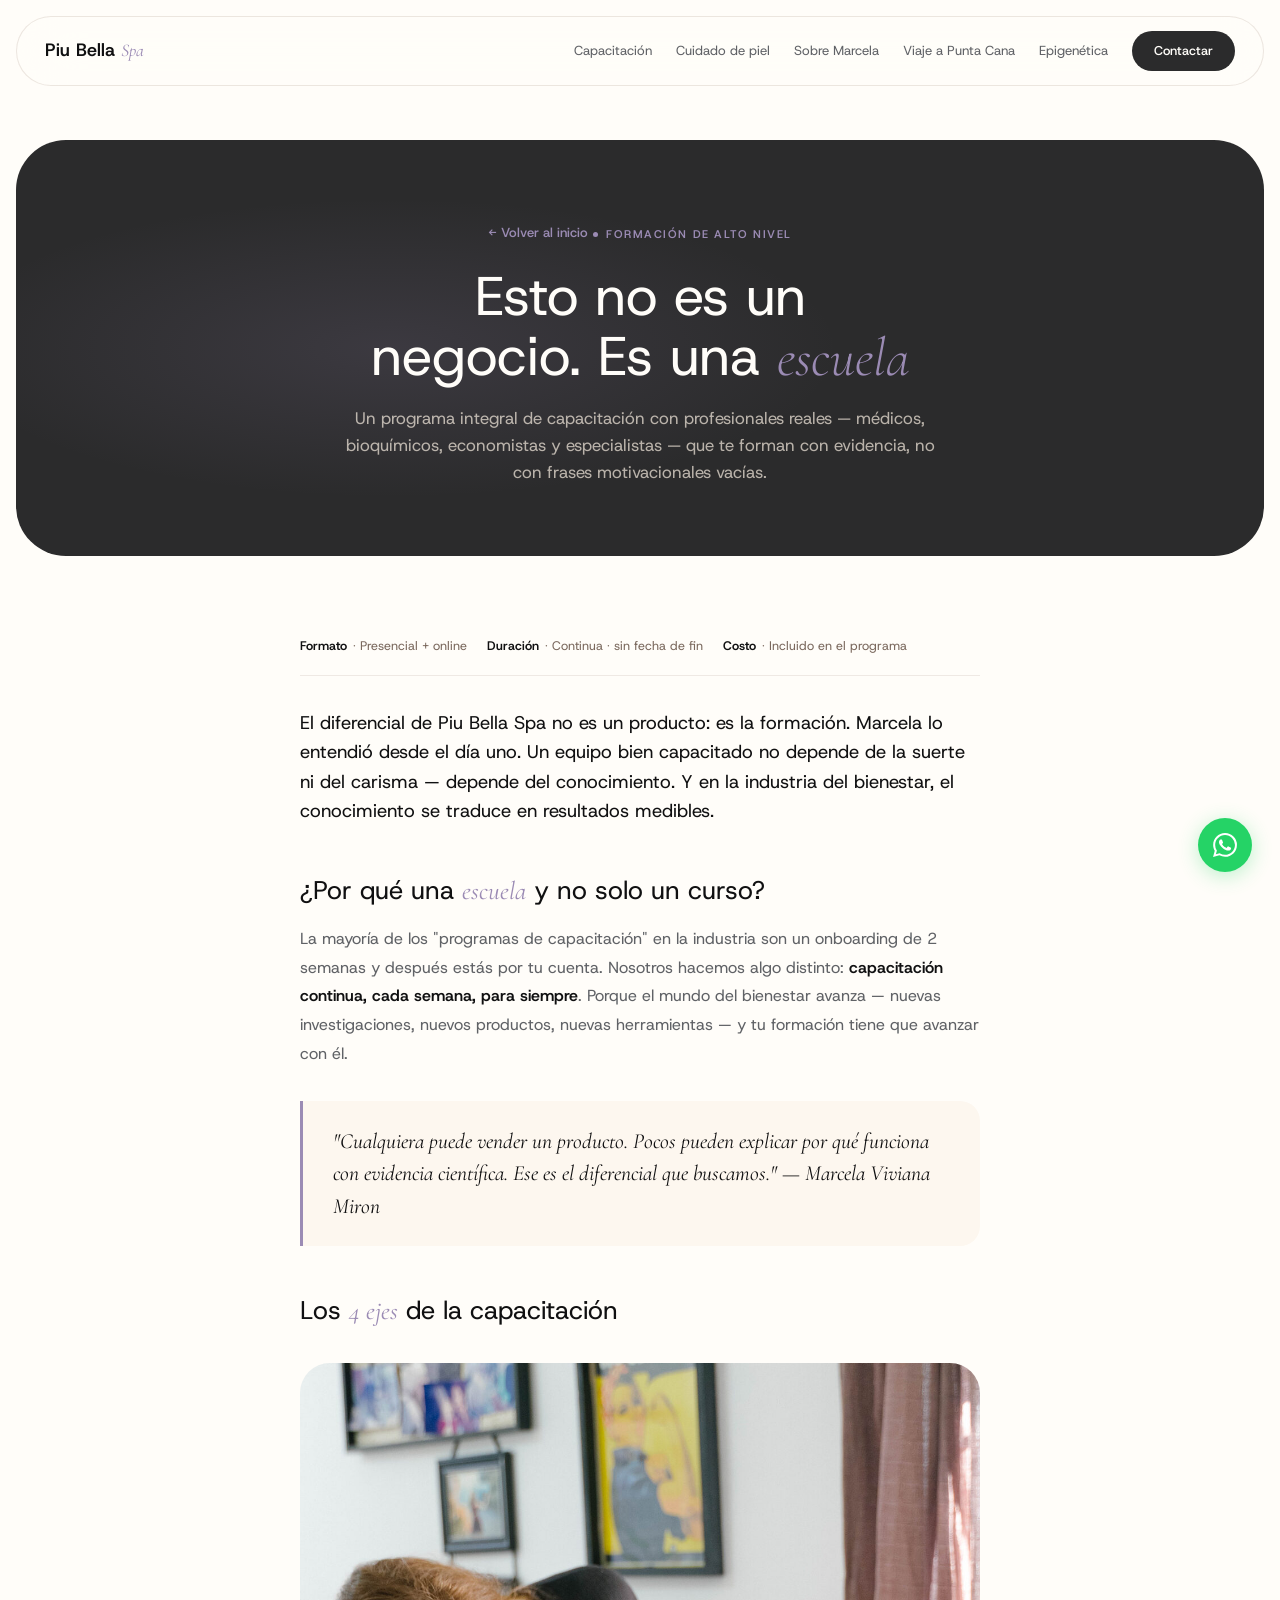
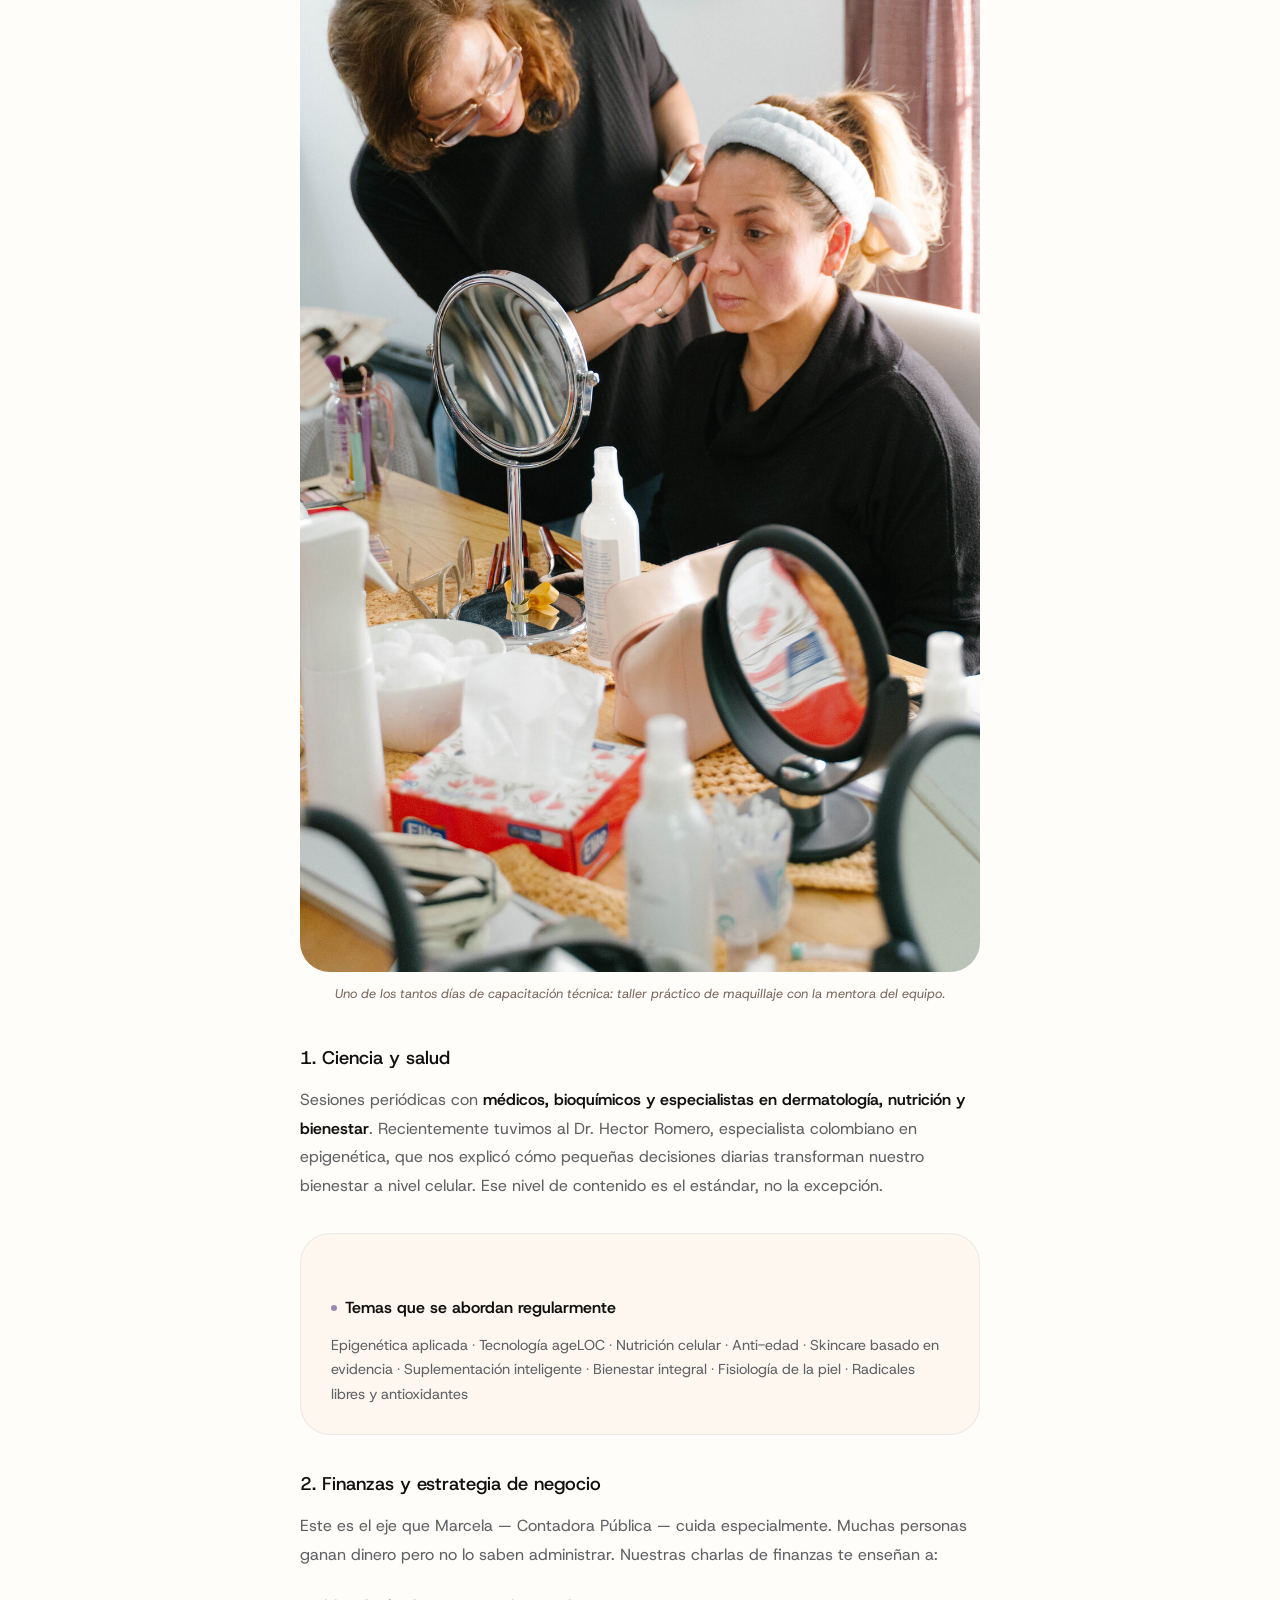
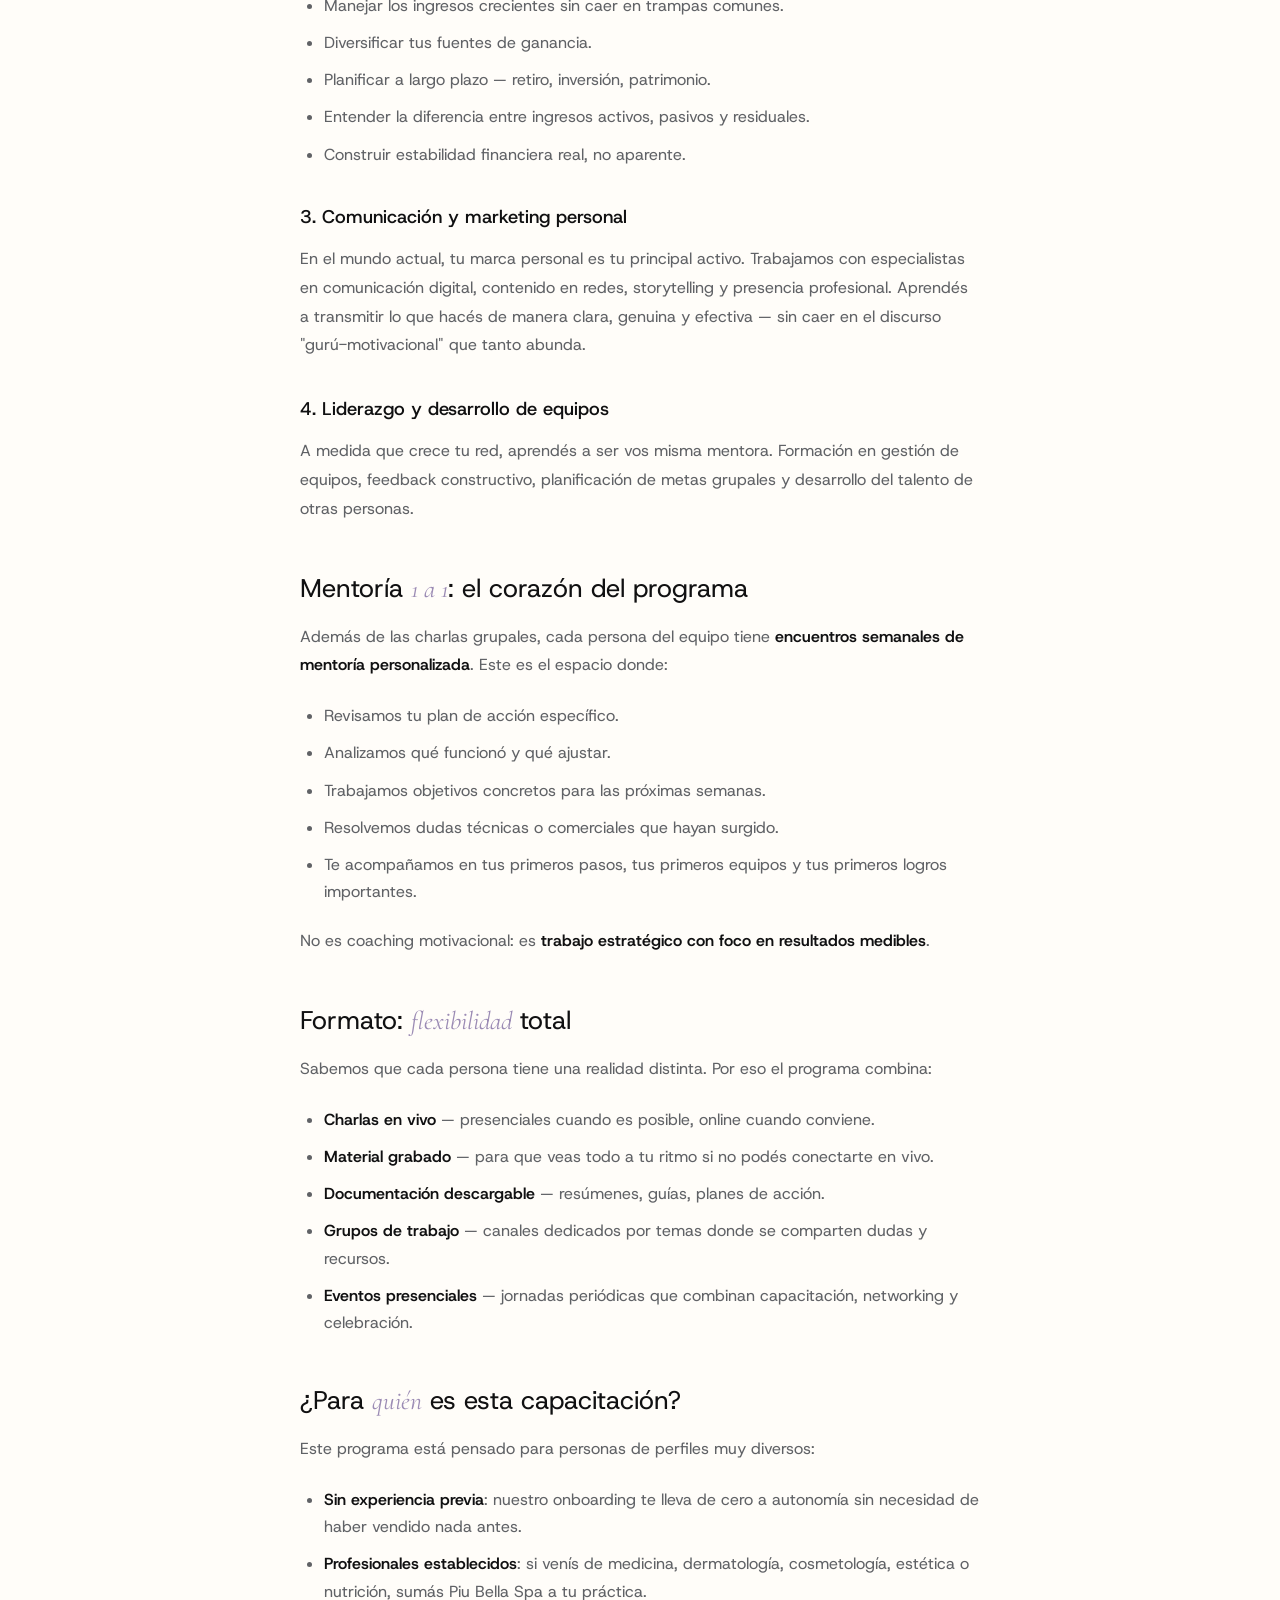
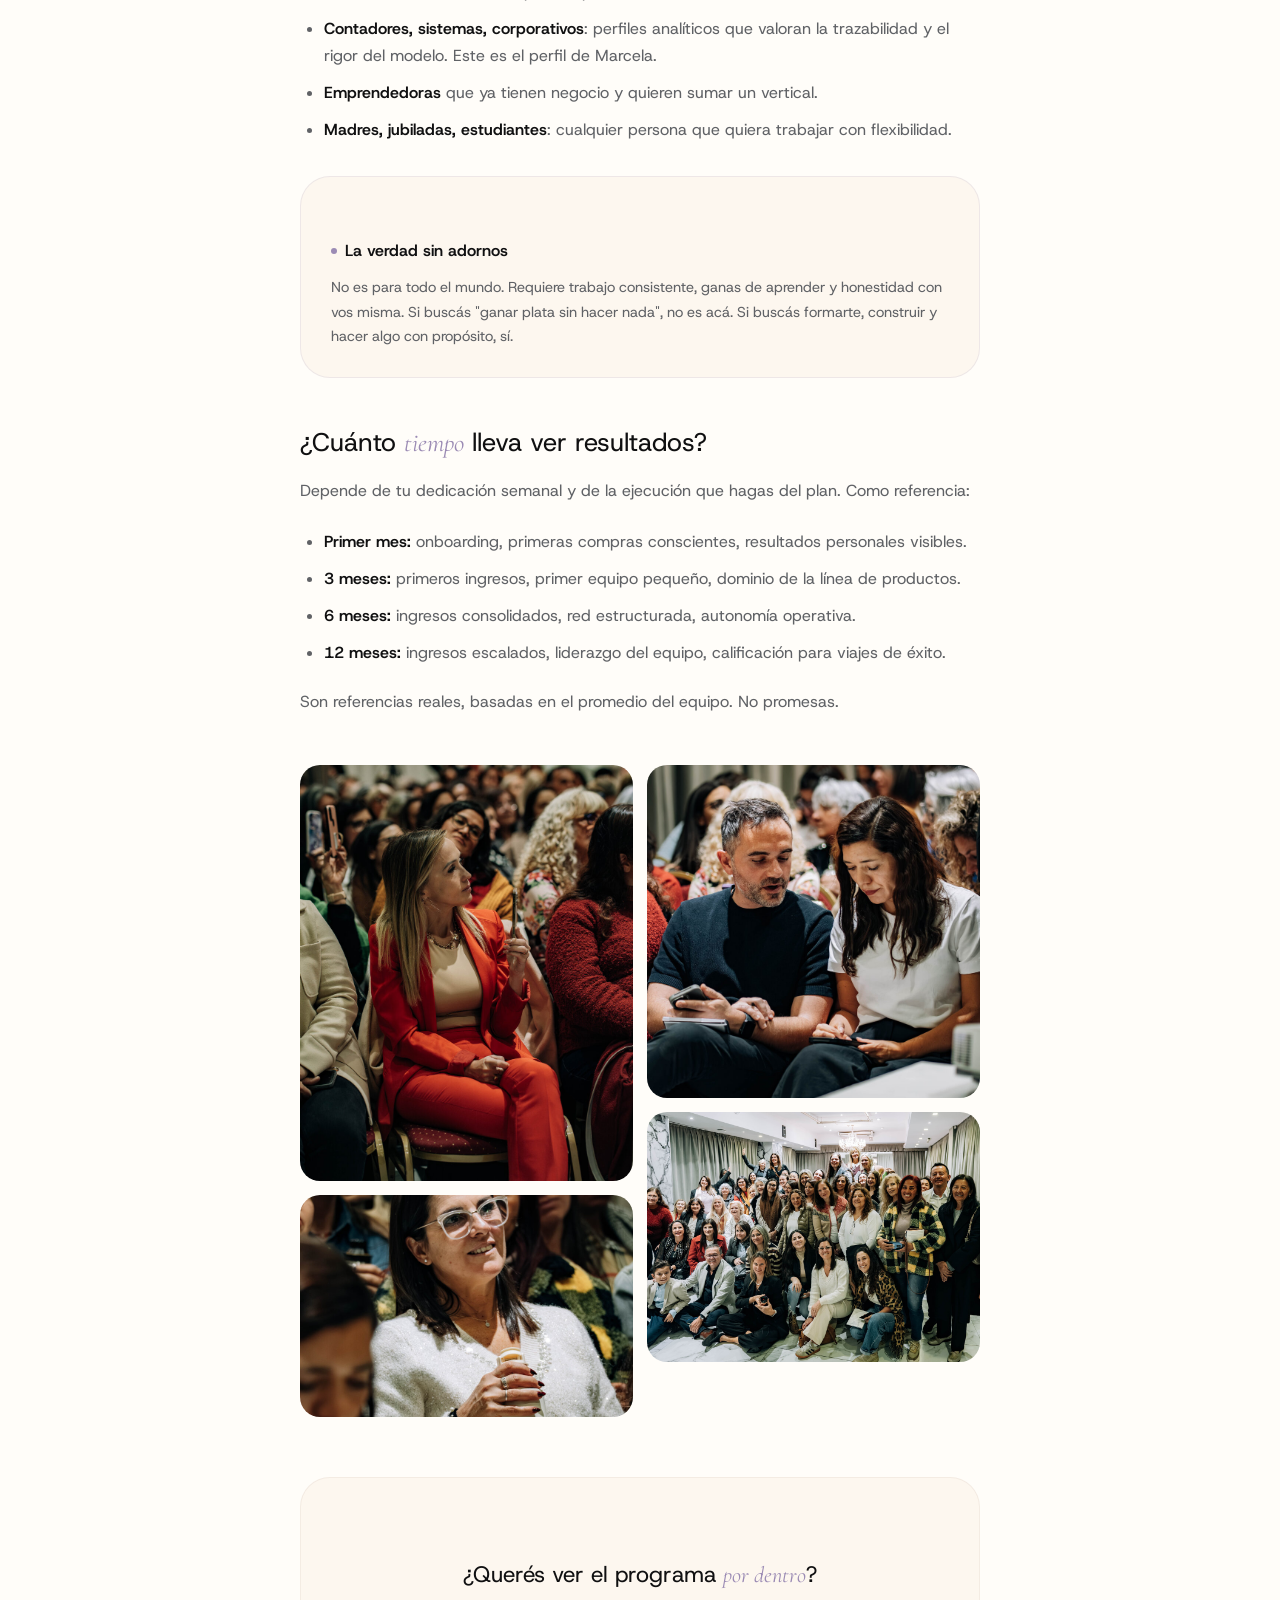
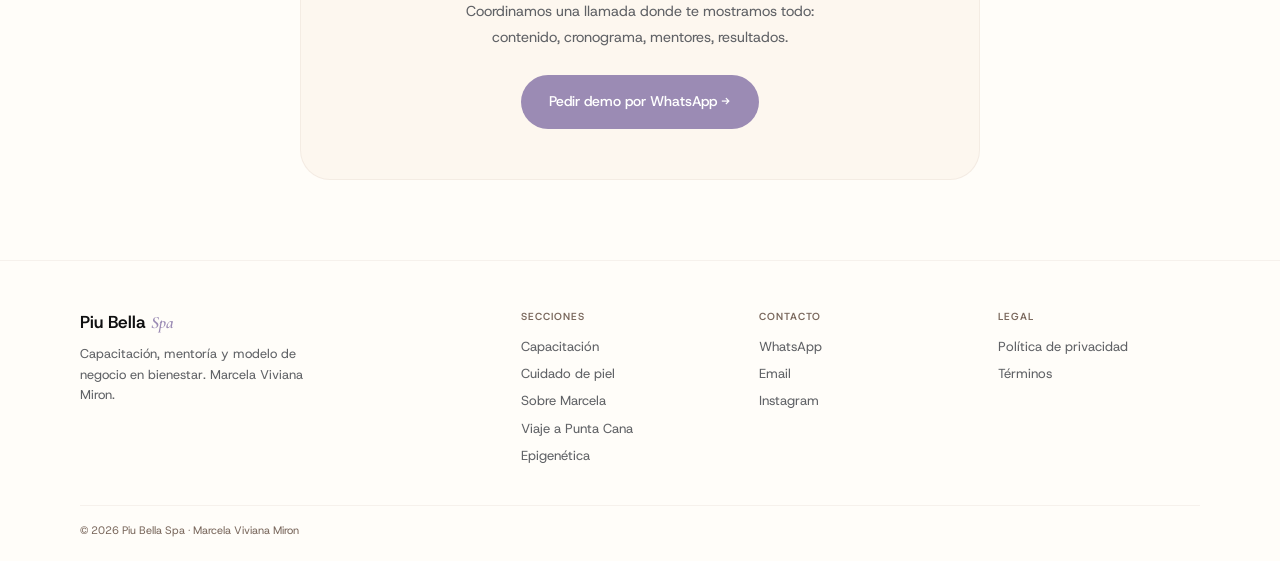
==== commit b59790d1: "ok" ====
--- a/paginas/capacitacion.html
+++ b/paginas/capacitacion.html
@@ -13,7 +13,7 @@
 <body>
 <div class="scroll-progress" id="sp"></div>
 
-<a href="https://wa.me/5491100000000?text=Quiero%20info%20sobre%20el%20programa%20de%20capacitación" class="wa-float" target="_blank" rel="noopener" aria-label="WhatsApp">
+<a href="https://wa.me/5491162652028?text=Quiero%20info%20sobre%20el%20programa%20de%20capacitación" class="wa-float" target="_blank" rel="noopener" aria-label="WhatsApp">
 <svg viewBox="0 0 24 24" fill="currentColor"><path d="M17.472 14.382c-.297-.149-1.758-.867-2.03-.967-.273-.099-.471-.148-.67.15-.197.297-.767.966-.94 1.164-.173.199-.347.223-.644.075-.297-.15-1.255-.463-2.39-1.475-.883-.788-1.48-1.761-1.653-2.059-.173-.297-.018-.458.13-.606.134-.133.298-.347.446-.52.149-.174.198-.298.298-.497.099-.198.05-.371-.025-.52-.075-.149-.669-1.612-.916-2.207-.242-.579-.487-.5-.669-.51-.173-.008-.371-.01-.57-.01-.198 0-.52.074-.792.372-.272.297-1.04 1.016-1.04 2.479 0 1.462 1.065 2.875 1.213 3.074.149.198 2.096 3.2 5.077 4.487.709.306 1.262.489 1.694.625.712.227 1.36.195 1.871.118.571-.085 1.758-.719 2.006-1.413.248-.694.248-1.289.173-1.413-.074-.124-.272-.198-.57-.347m-5.421 7.403h-.004a9.87 9.87 0 01-5.031-1.378l-.361-.214-3.741.982.998-3.648-.235-.374a9.86 9.86 0 01-1.51-5.26c.001-5.45 4.436-9.884 9.888-9.884 2.64 0 5.122 1.03 6.988 2.898a9.825 9.825 0 012.893 6.994c-.003 5.45-4.437 9.884-9.885 9.884m8.413-18.297A11.815 11.815 0 0012.05 0C5.495 0 .16 5.335.157 11.892c0 2.096.547 4.142 1.588 5.945L.057 24l6.305-1.654a11.882 11.882 0 005.683 1.448h.005c6.554 0 11.89-5.335 11.893-11.893a11.821 11.821 0 00-3.48-8.413z"/></svg>
 </a>
 
@@ -25,7 +25,7 @@
 <a href="capacitacion.html">Capacitación</a>
 <a href="cuidado-piel.html">Cuidado de piel</a>
 <a href="marcela.html">Sobre Marcela</a>
-<a href="japon.html">Viaje a Japón</a>
+<a href="puntacana.html">Viaje a Punta Cana</a>
 <a href="epigenetica.html">Epigenética</a>
 <a href="../index.html#contacto" class="nav-cta">Contactar</a>
 </div>
@@ -149,10 +149,17 @@
 
 <p>Son referencias reales, basadas en el promedio del equipo. No promesas.</p>
 
+<div class="masonry-gallery rv">
+<div class="mg-item"><img src="../img/capacitacion/galeria-1.jpg" alt="Piu Bella Spa" loading="lazy"><div class="mg-overlay"><span>Piu Bella Spa</span></div></div>
+<div class="mg-item"><img src="../img/capacitacion/galeria-2.jpg" alt="Equipo en acción" loading="lazy"><div class="mg-overlay"><span>Equipo en acción</span></div></div>
+<div class="mg-item"><img src="../img/capacitacion/galeria-3.jpg" alt="Nuestro equipo" loading="lazy"><div class="mg-overlay"><span>Nuestro equipo</span></div></div>
+<div class="mg-item"><img src="../img/capacitacion/galeria-4.jpg" alt="Momentos especiales" loading="lazy"><div class="mg-overlay"><span>Momentos especiales</span></div></div>
+</div>
+
 <div class="article-cta">
 <h3>¿Querés ver el programa <em>por dentro</em>?</h3>
 <p>Coordinamos una llamada donde te mostramos todo: contenido, cronograma, mentores, resultados.</p>
-<a href="https://wa.me/5491100000000?text=Quiero%20conocer%20el%20programa%20de%20capacitación" class="btn-accent" target="_blank" rel="noopener">Pedir demo por WhatsApp →</a>
+<a href="https://wa.me/5491162652028?text=Quiero%20conocer%20el%20programa%20de%20capacitación" class="btn-accent" target="_blank" rel="noopener">Pedir demo por WhatsApp →</a>
 </div>
 
 </div>
@@ -163,8 +170,8 @@
 <div class="container">
 <div class="foot-grid">
 <div><div class="foot-brand">Piu Bella <span>Spa</span></div><p class="foot-tag">Capacitación, mentoría y modelo de negocio en bienestar. Marcela Viviana Miron.</p></div>
-<div class="foot-col"><div class="foot-col-t">Secciones</div><a href="capacitacion.html">Capacitación</a><a href="cuidado-piel.html">Cuidado de piel</a><a href="marcela.html">Sobre Marcela</a><a href="japon.html">Viaje a Japón</a><a href="epigenetica.html">Epigenética</a></div>
-<div class="foot-col"><div class="foot-col-t">Contacto</div><a href="https://wa.me/5491100000000" target="_blank" rel="noopener">WhatsApp</a><a href="mailto:contacto@piubellaspa.com">Email</a><a href="https://instagram.com/piubellaspa" target="_blank" rel="noopener">Instagram</a></div>
+<div class="foot-col"><div class="foot-col-t">Secciones</div><a href="capacitacion.html">Capacitación</a><a href="cuidado-piel.html">Cuidado de piel</a><a href="marcela.html">Sobre Marcela</a><a href="puntacana.html">Viaje a Punta Cana</a><a href="epigenetica.html">Epigenética</a></div>
+<div class="foot-col"><div class="foot-col-t">Contacto</div><a href="https://wa.me/5491162652028" target="_blank" rel="noopener">WhatsApp</a><a href="mailto:contacto@piubellaspa.com">Email</a><a href="https://instagram.com/piubellaspa" target="_blank" rel="noopener">Instagram</a></div>
 <div class="foot-col"><div class="foot-col-t">Legal</div><a href="#">Política de privacidad</a><a href="#">Términos</a></div>
 </div>
 <div class="foot-bot"><span class="foot-copy">© 2026 Piu Bella Spa · Marcela Viviana Miron</span></div>
--- a/styles.css
+++ b/styles.css
@@ -104,8 +104,12 @@
 }
 .hero-bg{position:absolute;inset:0}
 .hero-bg img{
-  width:100%;height:100%;object-fit:cover;opacity:.85;
-  animation:heroZoom 20s ease-in-out infinite alternate;
+  width:100%;height:100%;object-fit:cover;opacity:.92;
+  animation:heroEntry 1.8s ease-out forwards, heroZoom 20s ease-in-out 1.8s infinite alternate;
+}
+@keyframes heroEntry{
+  0%{opacity:0;transform:scale(1.08)}
+  100%{opacity:.92;transform:scale(1)}
 }
 @keyframes heroZoom{
   0%{transform:scale(1) translateY(0)}
@@ -114,11 +118,11 @@
 }
 .hero-bg::before{
   content:'';position:absolute;inset:0;z-index:1;
-  background:linear-gradient(180deg,rgba(253,247,239,0.15) 0%,rgba(253,247,239,0.05) 30%,rgba(253,247,239,0.4) 70%,rgba(253,247,239,0.92) 100%);
+  background:linear-gradient(180deg,rgba(253,247,239,0.1) 0%,rgba(253,247,239,0) 30%,rgba(253,247,239,0.25) 70%,rgba(253,247,239,0.85) 100%);
 }
 .hero-bg::after{
   content:'';position:absolute;inset:0;z-index:1;
-  background:linear-gradient(90deg,rgba(253,247,239,0.88) 0%,rgba(253,247,239,0.5) 40%,rgba(253,247,239,0.1) 70%,transparent 100%);
+  background:linear-gradient(90deg,rgba(253,247,239,0.92) 0%,rgba(253,247,239,0.7) 35%,rgba(253,247,239,0.2) 65%,transparent 100%);
 }
 .hero-vignette{
   position:absolute;inset:0;z-index:1;
@@ -226,17 +230,23 @@
 }
 .feat-sec-bg::before{
   content:'';position:absolute;inset:0;z-index:0;
-  background:linear-gradient(135deg,rgba(253,247,239,0.88) 0%,rgba(253,247,239,0.75) 40%,rgba(253,247,239,0.65) 100%);
-  backdrop-filter:blur(2px);-webkit-backdrop-filter:blur(2px);
+  background:linear-gradient(135deg,rgba(253,247,239,0.6) 0%,rgba(253,247,239,0.5) 40%,rgba(253,247,239,0.4) 100%);
 }
 .feat-sec-bg .container{position:relative;z-index:1}
 .feat-layout{display:grid;grid-template-columns:1fr 1.2fr;gap:55px;align-items:start}
-.feat-sticky{position:sticky;top:140px}
+.feat-sticky{
+  position:sticky;top:140px;
+  background:rgba(255,253,249,0.85);
+  backdrop-filter:blur(12px);-webkit-backdrop-filter:blur(12px);
+  padding:36px 32px;border-radius:var(--r-card);
+  border:1px solid rgba(255,255,255,0.5);
+  box-shadow:0 8px 32px rgba(0,0,0,0.06);
+}
 .feat-sticky h2{font-size:clamp(1.7rem,2.8vw,2.3rem);font-weight:400;line-height:1.2;color:var(--dark);margin-bottom:14px}
 .feat-sticky h2 em{font-family:var(--serif);font-style:italic;color:var(--brown)}
 .feat-sticky p{color:var(--mid);font-size:.95rem;line-height:1.7;margin-bottom:20px}
 .feat-cards{display:flex;flex-direction:column;gap:14px}
-.feat-card{padding:30px 26px;background:var(--cream);border:1px solid rgba(99,59,44,0.06);border-radius:var(--r-card);transition:all .4s cubic-bezier(.16,1,.3,1)}
+.feat-card{padding:30px 26px;background:rgba(253,247,239,0.88);backdrop-filter:blur(8px);-webkit-backdrop-filter:blur(8px);border:1px solid rgba(255,255,255,0.4);border-radius:var(--r-card);transition:all .4s cubic-bezier(.16,1,.3,1)}
 .feat-card:hover{border-color:rgba(155,139,180,0.2);background:var(--white);box-shadow:0 10px 35px rgba(152,106,62,0.06);transform:translateX(5px)}
 .feat-card h3{font-size:1.02rem;font-weight:500;color:var(--dark);margin-bottom:7px}
 .feat-card p{font-size:.82rem;color:var(--mid);line-height:1.7}
@@ -337,13 +347,34 @@
 .test-big{max-width:760px;margin:0 auto 30px;text-align:center}
 .test-big .test-q{font-family:var(--serif);font-size:clamp(1.2rem,2.2vw,1.55rem);color:var(--dark);line-height:1.55;font-style:italic;font-weight:400;margin-bottom:20px}
 .test-grid{display:grid;grid-template-columns:repeat(3,1fr);gap:18px}
-.test-card{padding:30px 24px;background:var(--white);border:1px solid rgba(99,59,44,0.06);border-left:3px solid var(--lavender);border-radius:var(--r-card);transition:all .4s}
+.test-card{
+  padding:30px 24px;background:var(--white);
+  border:1px solid rgba(99,59,44,0.06);border-left:3px solid var(--lavender);
+  border-radius:var(--r-card);transition:all .5s cubic-bezier(.16,1,.3,1);
+  cursor:default;
+}
+.test-card:hover{
+  transform:translateY(-10px) scale(1.02);
+  box-shadow:0 20px 50px rgba(152,106,62,0.1);
+  border-left-color:var(--rose);
+}
 .test-card:hover{transform:translateY(-4px);box-shadow:0 10px 35px rgba(152,106,62,0.06)}
-.test-card .test-q{font-size:.82rem;color:var(--mid);line-height:1.75;font-style:italic;margin-bottom:18px}
+.test-card-top{display:flex;gap:14px;align-items:center;margin-bottom:14px}
+.test-avatar{width:56px;height:56px;border-radius:50%;object-fit:cover;border:2px solid var(--lav-soft);flex-shrink:0}
+.test-card .test-q{font-size:.82rem;color:var(--mid);line-height:1.75;font-style:italic;margin-bottom:0}
 .test-name{font-size:.82rem;font-weight:600;color:var(--dark)}.test-role{font-size:.7rem;color:var(--mid2);margin-top:2px}
 
 /* ─── Big text ─── */
-.bigtext-sec{padding:90px 0;background:var(--dark2);border-radius:var(--r-hero);margin:0 16px;overflow:hidden;position:relative}
+.bigtext-sec{
+  padding:110px 0;background:var(--dark2);
+  border-radius:var(--r-hero);margin:0 16px;overflow:hidden;position:relative;
+}
+.bigtext-sec .bigtext-content h2{
+  animation:textShimmer 3s ease-in-out infinite alternate;
+}
+@keyframes textShimmer{
+  0%{opacity:.85}50%{opacity:1}100%{opacity:.9}
+}
 .bigtext-sec::before{content:'';position:absolute;inset:0;background:radial-gradient(ellipse 60% 50% at 30% 50%,rgba(155,139,180,0.08),transparent 60%);pointer-events:none}
 .bigtext-content{position:relative;z-index:2;text-align:center;max-width:760px;margin:0 auto}
 .bigtext-eyebrow{font-size:.66rem;font-weight:600;letter-spacing:.16em;text-transform:uppercase;color:var(--lavender);margin-bottom:18px;display:block}
@@ -352,20 +383,76 @@
 .bigtext-content p{color:rgba(247,236,223,0.65);font-size:.98rem;line-height:1.7;max-width:520px;margin:0 auto 36px}
 
 /* ─── Trip ─── */
-.trip-card{
-  max-width:920px;margin:0 auto;
-  border-radius:var(--r-card);overflow:hidden;
-  box-shadow:0 20px 70px rgba(152,106,62,0.06);transition:all .5s;
-  position:relative;
-  background:url('img/viajes/japon-hero.jpg') center/cover no-repeat;
-  background-size:cover;
-}
-.trip-card::before{
-  content:'';position:absolute;inset:0;z-index:0;
-  background:linear-gradient(135deg,rgba(255,255,255,0.82) 0%,rgba(255,255,255,0.72) 50%,rgba(255,255,255,0.6) 100%);
-  backdrop-filter:blur(1px);-webkit-backdrop-filter:blur(1px);
-}
-.trip-top,.trip-body{position:relative;z-index:1}
+.trip-full{
+  max-width:1100px;margin:0 auto;position:relative;
+  border-radius:var(--r-hero);overflow:hidden;
+  min-height:520px;
+  display:flex;align-items:center;
+}
+.trip-full-bg{position:absolute;inset:0;z-index:0}
+.trip-full-bg img{width:100%;height:100%;object-fit:cover;transition:transform 8s ease-out}
+.trip-full:hover .trip-full-bg img{transform:scale(1.05)}
+.trip-full-bg::after{
+  content:'';position:absolute;inset:0;
+  background:linear-gradient(90deg,rgba(0,0,0,0.5) 0%,rgba(0,0,0,0.2) 40%,transparent 70%);
+}
+.trip-promo{
+  position:relative;z-index:2;
+  max-width:420px;margin:40px;
+  background:rgba(255,255,255,0.12);
+  backdrop-filter:blur(20px);-webkit-backdrop-filter:blur(20px);
+  border:1px solid rgba(255,255,255,0.2);
+  border-radius:var(--r-card);
+  padding:40px 36px;
+  box-shadow:0 20px 60px rgba(0,0,0,0.2);
+  animation:promoFloat 4s ease-in-out infinite alternate;
+}
+@keyframes promoFloat{
+  0%{transform:translateY(0)}
+  100%{transform:translateY(-8px)}
+}
+.trip-promo-badge{
+  display:inline-flex;align-items:center;gap:6px;
+  padding:6px 14px;background:rgba(255,255,255,0.15);
+  border:1px solid rgba(255,255,255,0.2);
+  border-radius:var(--r-pill);
+  font-size:.64rem;font-weight:600;letter-spacing:.1em;text-transform:uppercase;
+  color:rgba(255,255,255,0.8);margin-bottom:16px;
+}
+.trip-promo h3{
+  font-size:clamp(1.6rem,3vw,2.2rem);font-weight:400;
+  color:#fff;line-height:1.15;margin-bottom:8px;
+}
+.trip-promo h3 em{font-family:var(--serif);font-style:italic;font-weight:300}
+.trip-promo .trip-tagline{
+  font-size:.95rem;color:rgba(255,255,255,0.75);
+  line-height:1.6;margin-bottom:10px;
+}
+.trip-promo .trip-period{
+  font-size:.72rem;color:rgba(255,255,255,0.5);
+  letter-spacing:.08em;text-transform:uppercase;margin-bottom:22px;
+}
+.trip-promo-ctas{display:flex;gap:10px;flex-wrap:wrap}
+.btn-glass{
+  display:inline-flex;align-items:center;gap:8px;
+  padding:13px 26px;background:rgba(255,255,255,0.15);
+  border:1px solid rgba(255,255,255,0.25);
+  color:#fff;border-radius:var(--r-pill);
+  font-size:.86rem;font-weight:500;transition:all .3s;
+  backdrop-filter:blur(5px);
+}
+.btn-glass:hover{background:rgba(255,255,255,0.25);transform:translateY(-2px)}
+.btn-white{
+  display:inline-flex;align-items:center;gap:8px;
+  padding:13px 26px;background:#fff;color:var(--dark);
+  border-radius:var(--r-pill);font-size:.86rem;font-weight:600;
+  transition:all .3s;
+}
+.btn-white:hover{transform:translateY(-2px);box-shadow:0 8px 25px rgba(0,0,0,0.15)}
+@media(max-width:900px){
+  .trip-full{min-height:auto;flex-direction:column;border-radius:28px}
+  .trip-promo{margin:20px;max-width:none}
+}
 .trip-card:hover{box-shadow:0 28px 90px rgba(152,106,62,0.1);transform:translateY(-4px)}
 .trip-top{padding:22px 32px;display:flex;justify-content:space-between;align-items:center;flex-wrap:wrap;gap:10px;border-bottom:1px solid rgba(99,59,44,0.06)}
 .trip-badge{display:inline-flex;align-items:center;gap:8px;padding:7px 15px;background:var(--lav-soft);border-radius:var(--r-pill);font-size:.64rem;font-weight:600;letter-spacing:.1em;text-transform:uppercase;color:var(--lavender)}
@@ -560,8 +647,19 @@
 .news-grid{grid-template-columns:1fr}.news-card.featured{grid-row:auto}
 }
 @media(max-width:900px){
-.nav-links{display:none}.nav-links.open{display:flex;flex-direction:column;position:fixed;inset:0;background:var(--page);justify-content:center;align-items:center;gap:22px;z-index:100}.nav-links.open a{font-size:1.02rem;color:var(--mid)}.nav-links.open a::after{display:none}
-.mob-tog{display:block}
+.nav-links{display:none}
+.nav-links.open{
+  display:flex;flex-direction:column;position:fixed;inset:0;
+  background:var(--page);justify-content:center;align-items:center;
+  gap:28px;z-index:200;
+}
+.nav-links.open a{font-size:1.1rem;color:var(--dark);font-weight:400}
+.nav-links.open a::after{display:none}
+.nav-links.open .nav-cta{margin-top:10px}
+.mob-tog.active span:nth-child(1){transform:rotate(45deg) translate(4px,4px)}
+.mob-tog.active span:nth-child(2){opacity:0}
+.mob-tog.active span:nth-child(3){transform:rotate(-45deg) translate(4px,-4px)}
+.mob-tog{display:block;z-index:201;position:relative}
 .hero{padding-top:88px}.hero-wrap{min-height:85vh;border-radius:28px}
 .hero-content{padding:0 24px 80px}
 .hero-bottom{left:24px;right:24px;bottom:24px}.hero-pills{display:none}
@@ -579,3 +677,105 @@
 }
 @media(max-width:480px){.foot-grid{grid-template-columns:1fr}.hero-wrap{border-radius:22px}.article-wrap{padding:0 18px}}
 @media(prefers-reduced-motion:reduce){.rv,.rv-left,.rv-right{opacity:1;transform:none;transition:none}.marq-track{animation:none}html{scroll-behavior:auto}.hero-bg img{animation:none}}
+
+
+/* ─── Bento Photo Section ─── */
+.bento-photo-sec{position:relative;overflow:hidden}
+.bento-photo-layout{display:grid;grid-template-columns:1fr 1fr;gap:0;border-radius:var(--r-card);overflow:hidden;border:1px solid rgba(99,59,44,0.06);background:var(--cream);min-height:500px}
+.bento-photo-img{position:relative;overflow:hidden}
+.bento-photo-img img{width:100%;height:100%;object-fit:cover;transition:transform .8s cubic-bezier(.16,1,.3,1)}
+.bento-photo-img:hover img{transform:scale(1.04)}
+.bento-photo-img::after{content:'';position:absolute;inset:0;background:linear-gradient(to right,transparent 60%,var(--cream))}
+.bento-photo-content{display:flex;flex-direction:column;justify-content:center;padding:50px 40px 50px 20px}
+.bento-photo-content h2{font-size:clamp(1.5rem,2.5vw,2rem);font-weight:400;line-height:1.2;color:var(--dark);margin-bottom:14px}
+.bento-photo-content h2 em{font-family:var(--serif);font-style:italic;color:var(--lavender)}
+.bento-photo-content>p{color:var(--mid);font-size:.9rem;line-height:1.7;margin-bottom:20px}
+@media(max-width:900px){
+.bento-photo-layout{grid-template-columns:1fr}
+.bento-photo-img{height:300px}
+.bento-photo-img::after{background:linear-gradient(to bottom,transparent 50%,var(--cream))}
+.bento-photo-content{padding:28px 22px}
+}
+
+/* ─── Masonry photo gallery ─── */
+.masonry-gallery{
+  columns:2;column-gap:14px;margin:48px 0;
+}
+.masonry-gallery .mg-item{
+  break-inside:avoid;margin-bottom:14px;
+  border-radius:var(--r-sm);overflow:hidden;
+  position:relative;cursor:pointer;
+}
+.masonry-gallery .mg-item img{
+  width:100%;display:block;
+  transition:transform .6s cubic-bezier(.16,1,.3,1),filter .4s;
+}
+.masonry-gallery .mg-item:hover img{
+  transform:scale(1.05);filter:brightness(1.05);
+}
+.masonry-gallery .mg-item:nth-child(odd){aspect-ratio:auto}
+.masonry-gallery .mg-item:nth-child(1) img{aspect-ratio:4/5;object-fit:cover}
+.masonry-gallery .mg-item:nth-child(2) img{aspect-ratio:3/2;object-fit:cover}
+.masonry-gallery .mg-item:nth-child(3) img{aspect-ratio:1/1;object-fit:cover}
+.masonry-gallery .mg-item:nth-child(4) img{aspect-ratio:4/3;object-fit:cover}
+.mg-item .mg-overlay{
+  position:absolute;inset:0;
+  background:linear-gradient(to top,rgba(0,0,0,0.5),transparent 50%);
+  opacity:0;transition:opacity .4s;
+  display:flex;align-items:flex-end;padding:16px;
+}
+.mg-item:hover .mg-overlay{opacity:1}
+.mg-overlay span{color:#fff;font-size:.78rem;font-weight:500}
+@media(max-width:600px){.masonry-gallery{columns:1}}
+
+/* ─── Slide-in Punta Cana promo ─── */
+.slidein-promo{
+  position:fixed;bottom:100px;right:-420px;z-index:95;
+  width:380px;
+  background:var(--white);
+  border-radius:var(--r-card) 0 0 var(--r-card);
+  box-shadow:-8px 8px 40px rgba(0,0,0,0.15);
+  overflow:hidden;
+  transition:right .6s cubic-bezier(.16,1,.3,1);
+  border:1px solid rgba(99,59,44,0.08);
+  border-right:none;
+}
+.slidein-promo.show{right:0}
+.slidein-promo-img{width:100%;height:160px;overflow:hidden;position:relative}
+.slidein-promo-img img{width:100%;height:100%;object-fit:cover}
+.slidein-promo-img::after{
+  content:'';position:absolute;inset:0;
+  background:linear-gradient(to top,rgba(0,0,0,0.4),transparent 60%);
+}
+.slidein-promo-img .slidein-badge{
+  position:absolute;bottom:12px;left:14px;z-index:2;
+  padding:5px 12px;background:rgba(255,255,255,0.2);
+  backdrop-filter:blur(10px);-webkit-backdrop-filter:blur(10px);
+  border:1px solid rgba(255,255,255,0.25);
+  border-radius:var(--r-pill);
+  font-size:.62rem;font-weight:600;letter-spacing:.08em;
+  text-transform:uppercase;color:#fff;
+}
+.slidein-promo-body{padding:20px 22px}
+.slidein-promo-body h4{
+  font-size:1.1rem;font-weight:400;color:var(--dark);
+  margin-bottom:6px;line-height:1.25;
+}
+.slidein-promo-body h4 em{font-family:var(--serif);font-style:italic;color:var(--lavender)}
+.slidein-promo-body p{font-size:.8rem;color:var(--mid);line-height:1.6;margin-bottom:14px}
+.slidein-promo-btns{display:flex;gap:8px}
+.slidein-promo-btns .btn-accent{padding:10px 20px;font-size:.78rem}
+.slidein-promo-btns .btn-outline{padding:10px 16px;font-size:.78rem}
+.slidein-close{
+  position:absolute;top:10px;right:10px;z-index:3;
+  width:28px;height:28px;border-radius:50%;
+  background:rgba(0,0,0,0.3);backdrop-filter:blur(5px);
+  border:none;cursor:pointer;
+  display:flex;align-items:center;justify-content:center;
+  transition:all .3s;color:#fff;font-size:14px;line-height:1;
+}
+.slidein-close:hover{background:rgba(0,0,0,0.5);transform:scale(1.1)}
+@media(max-width:500px){
+  .slidein-promo{width:calc(100% - 16px);bottom:80px;border-radius:var(--r-card)}
+  .slidein-promo.show{right:8px}
+}
